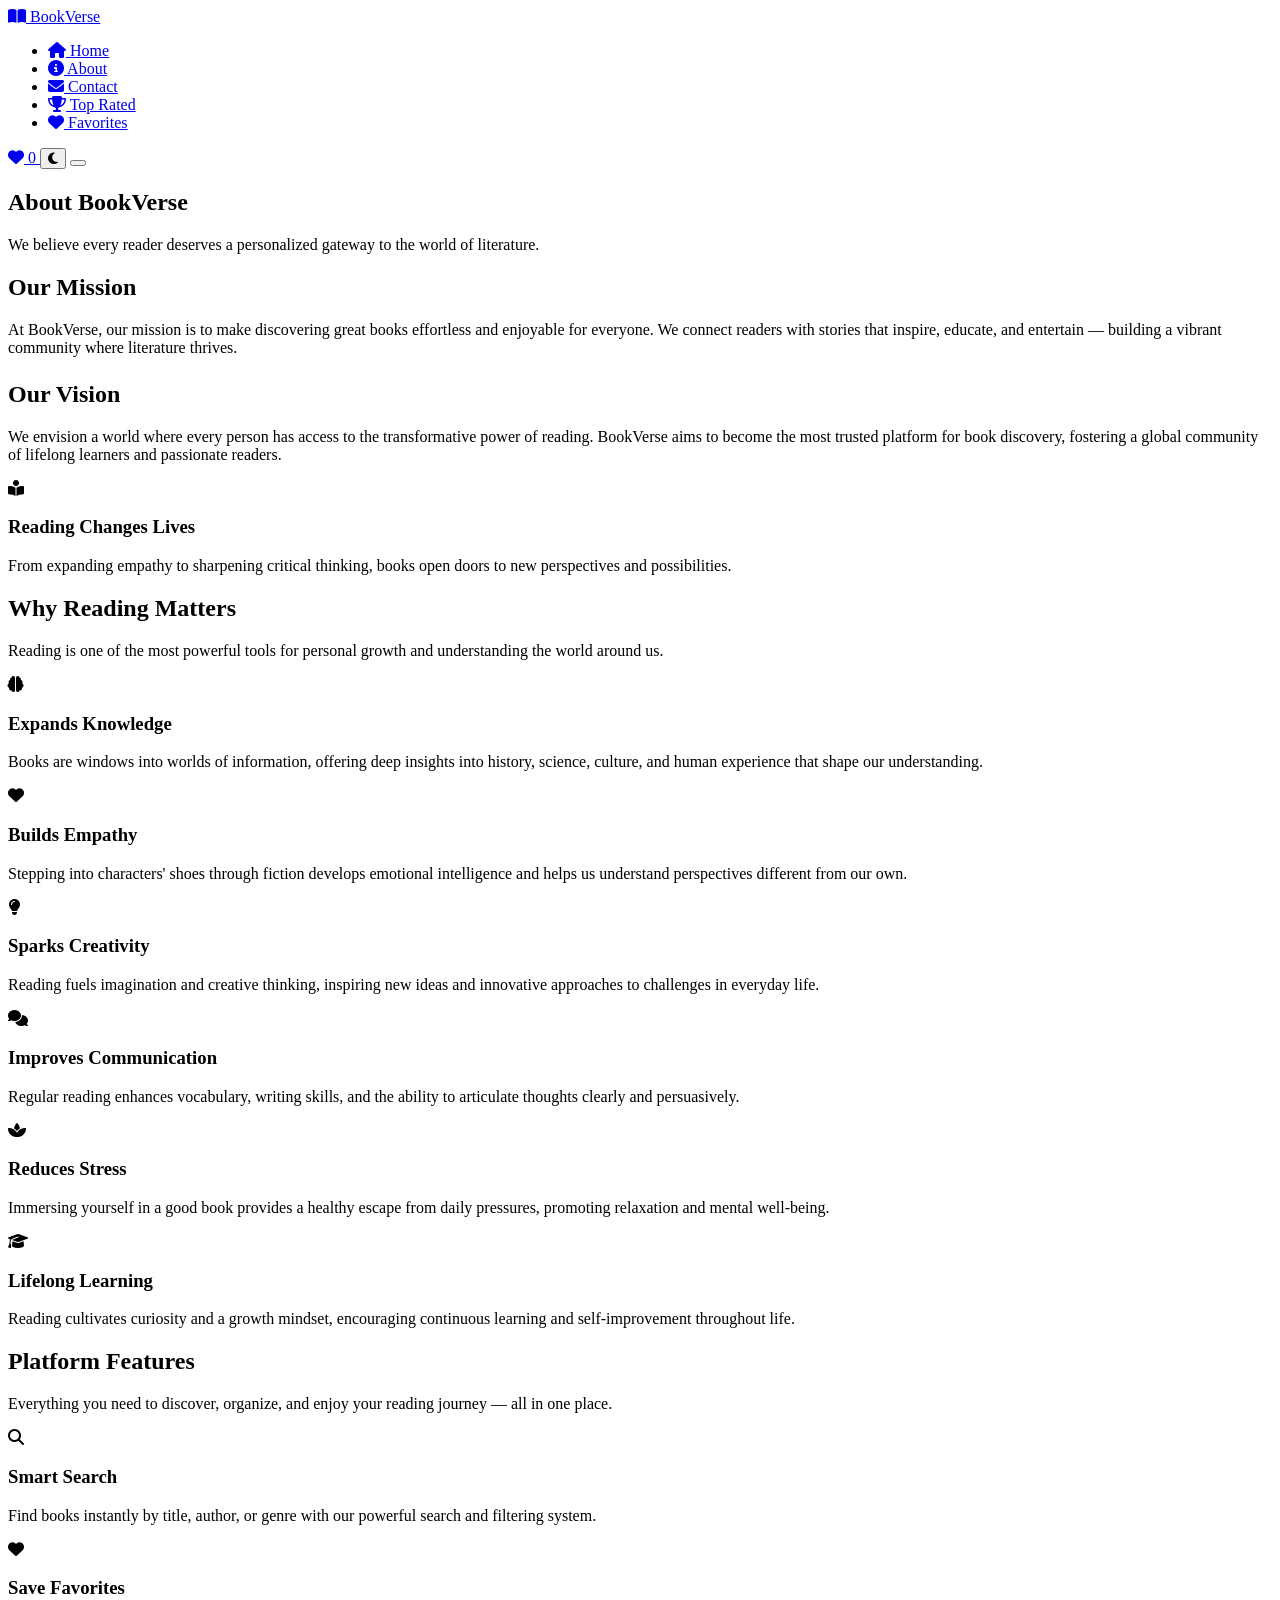
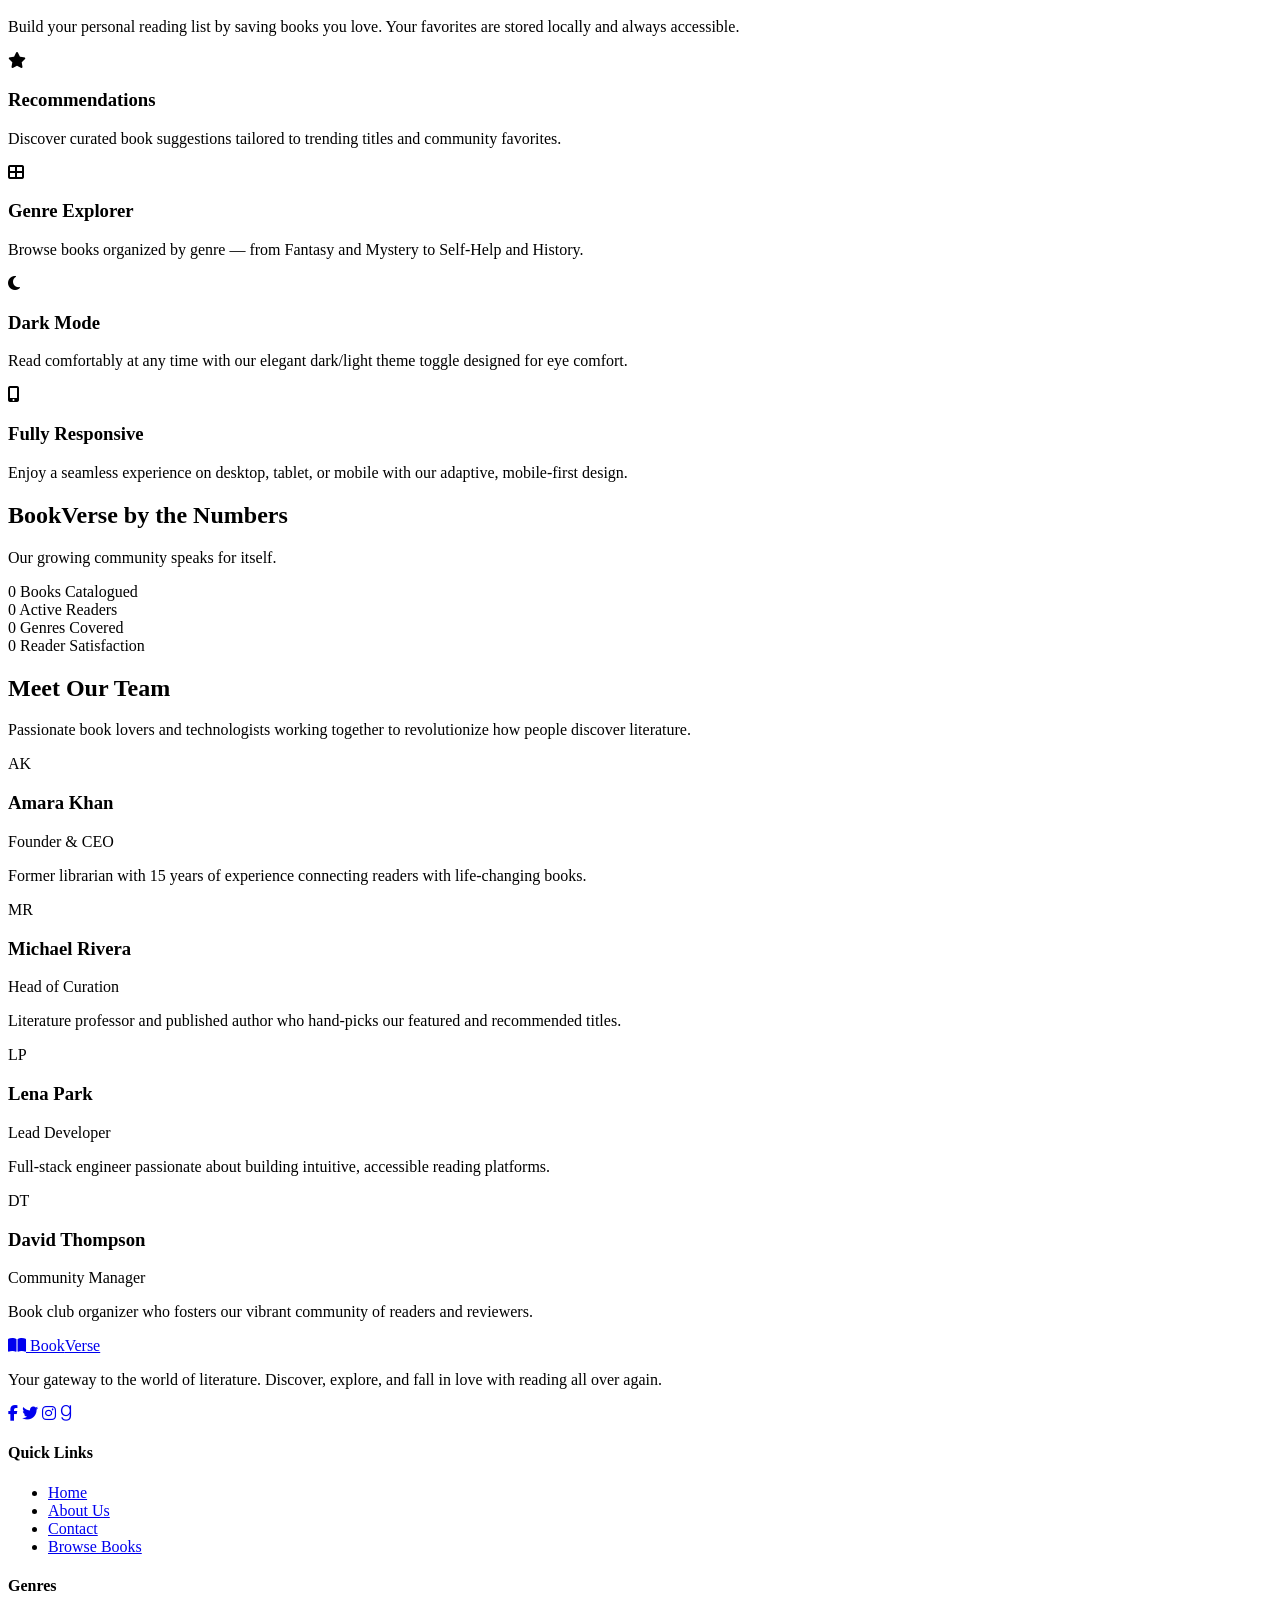
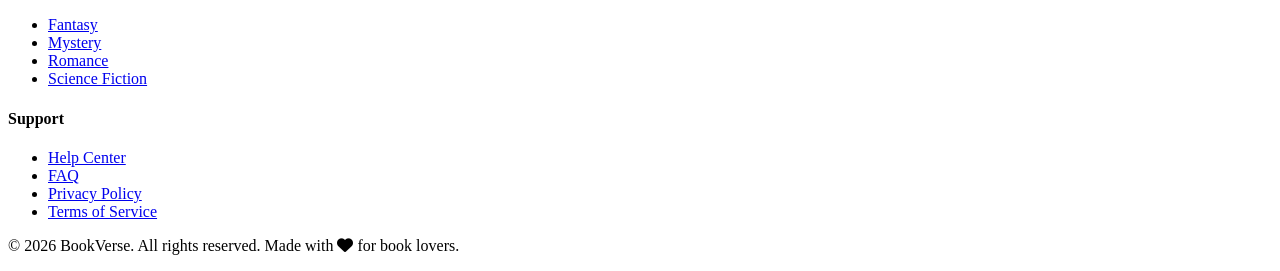
==== about.html @ 3cbae76c "bookverse" ====
<!DOCTYPE html>
<html lang="en">
<head>
  <meta charset="UTF-8">
  <meta name="viewport" content="width=device-width, initial-scale=1.0">
  <meta name="description" content="Learn about BookVerse — our mission, vision, team, and why reading matters.">
  <title>About Us — BookVerse</title>
  <link rel="preconnect" href="https://fonts.googleapis.com">
  <link rel="preconnect" href="https://fonts.gstatic.com" crossorigin>
  <link href="https://fonts.googleapis.com/css2?family=Poppins:wght@300;400;500;600;700;800&family=Playfair+Display:wght@600;700&family=Syne:wght@600;700;800&display=swap" rel="stylesheet">
  <link rel="stylesheet" href="https://cdnjs.cloudflare.com/ajax/libs/font-awesome/6.5.1/css/all.min.css">
  <link rel="stylesheet" href="css/style.css">
</head>
<body>
  <!-- Navigation -->
  <nav class="navbar" id="navbar">
    <div class="nav-container">
      <a href="index.html" class="logo">
        <i class="fas fa-book-open"></i>
        Book<span>Verse</span>
      </a>
      <ul class="nav-menu" id="nav-menu">
        <li><a href="index.html" class="nav-link"><i class="fas fa-home"></i> Home</a></li>
        <li><a href="about.html" class="nav-link"><i class="fas fa-info-circle"></i> About</a></li>
        <li><a href="contact.html" class="nav-link"><i class="fas fa-envelope"></i> Contact</a></li>
        <li><a href="index.html#top-rated" class="nav-link"><i class="fas fa-trophy"></i> Top Rated</a></li>
        <li><a href="index.html#favorites-section" class="nav-link"><i class="fas fa-heart"></i> Favorites</a></li>
      </ul>
      <div class="nav-actions">
        <a href="index.html#favorites-section" class="favorites-link" aria-label="View favorites">
          <i class="fas fa-heart"></i>
          <span class="favorites-badge" id="favorites-count">0</span>
        </a>
        <button class="theme-toggle" id="theme-toggle" aria-label="Toggle dark mode">
          <i class="fas fa-moon"></i>
        </button>
        <button class="hamburger" id="hamburger" aria-label="Toggle menu">
          <span></span><span></span><span></span>
        </button>
      </div>
    </div>
  </nav>

  <!-- Page Hero -->
  <section class="page-hero">
    <div class="container">
      <h1>About BookVerse</h1>
      <p>We believe every reader deserves a personalized gateway to the world of literature.</p>
    </div>
  </section>

  <!-- Mission & Vision -->
  <section class="section">
    <div class="container">
      <div class="about-grid">
        <div class="slide-up">
          <h2>Our Mission</h2>
          <p class="text-justified" style="margin-bottom:1.5rem;color:var(--color-text-muted)">At BookVerse, our mission is to make discovering great books effortless and enjoyable for everyone. We connect readers with stories that inspire, educate, and entertain — building a vibrant community where literature thrives.</p>
          <h2>Our Vision</h2>
          <p class="text-justified" style="color:var(--color-text-muted)">We envision a world where every person has access to the transformative power of reading. BookVerse aims to become the most trusted platform for book discovery, fostering a global community of lifelong learners and passionate readers.</p>
        </div>
        <div class="about-image slide-up">
          <i class="fas fa-book-reader"></i>
          <h3>Reading Changes Lives</h3>
          <p style="color:var(--color-text-muted);margin-top:0.75rem;text-align:justify">From expanding empathy to sharpening critical thinking, books open doors to new perspectives and possibilities.</p>
        </div>
      </div>
    </div>
  </section>

  <!-- Why Reading Matters -->
  <section class="section section-alt">
    <div class="container">
      <div class="section-header slide-up">
        <h2>Why Reading Matters</h2>
        <p>Reading is one of the most powerful tools for personal growth and understanding the world around us.</p>
      </div>
      <div class="features-grid">
        <div class="feature-card slide-up">
          <div class="feature-icon"><i class="fas fa-brain"></i></div>
          <h3>Expands Knowledge</h3>
          <p>Books are windows into worlds of information, offering deep insights into history, science, culture, and human experience that shape our understanding.</p>
        </div>
        <div class="feature-card slide-up">
          <div class="feature-icon"><i class="fas fa-heart"></i></div>
          <h3>Builds Empathy</h3>
          <p>Stepping into characters' shoes through fiction develops emotional intelligence and helps us understand perspectives different from our own.</p>
        </div>
        <div class="feature-card slide-up">
          <div class="feature-icon"><i class="fas fa-lightbulb"></i></div>
          <h3>Sparks Creativity</h3>
          <p>Reading fuels imagination and creative thinking, inspiring new ideas and innovative approaches to challenges in everyday life.</p>
        </div>
        <div class="feature-card slide-up">
          <div class="feature-icon"><i class="fas fa-comments"></i></div>
          <h3>Improves Communication</h3>
          <p>Regular reading enhances vocabulary, writing skills, and the ability to articulate thoughts clearly and persuasively.</p>
        </div>
        <div class="feature-card slide-up">
          <div class="feature-icon"><i class="fas fa-spa"></i></div>
          <h3>Reduces Stress</h3>
          <p>Immersing yourself in a good book provides a healthy escape from daily pressures, promoting relaxation and mental well-being.</p>
        </div>
        <div class="feature-card slide-up">
          <div class="feature-icon"><i class="fas fa-graduation-cap"></i></div>
          <h3>Lifelong Learning</h3>
          <p>Reading cultivates curiosity and a growth mindset, encouraging continuous learning and self-improvement throughout life.</p>
        </div>
      </div>
    </div>
  </section>

  <!-- Platform Features -->
  <section class="section">
    <div class="container">
      <div class="section-header slide-up">
        <h2>Platform Features</h2>
        <p>Everything you need to discover, organize, and enjoy your reading journey — all in one place.</p>
      </div>
      <div class="features-grid">
        <div class="feature-card slide-up">
          <div class="feature-icon"><i class="fas fa-search"></i></div>
          <h3>Smart Search</h3>
          <p>Find books instantly by title, author, or genre with our powerful search and filtering system.</p>
        </div>
        <div class="feature-card slide-up">
          <div class="feature-icon"><i class="fas fa-heart"></i></div>
          <h3>Save Favorites</h3>
          <p>Build your personal reading list by saving books you love. Your favorites are stored locally and always accessible.</p>
        </div>
        <div class="feature-card slide-up">
          <div class="feature-icon"><i class="fas fa-star"></i></div>
          <h3>Recommendations</h3>
          <p>Discover curated book suggestions tailored to trending titles and community favorites.</p>
        </div>
        <div class="feature-card slide-up">
          <div class="feature-icon"><i class="fas fa-th-large"></i></div>
          <h3>Genre Explorer</h3>
          <p>Browse books organized by genre — from Fantasy and Mystery to Self-Help and History.</p>
        </div>
        <div class="feature-card slide-up">
          <div class="feature-icon"><i class="fas fa-moon"></i></div>
          <h3>Dark Mode</h3>
          <p>Read comfortably at any time with our elegant dark/light theme toggle designed for eye comfort.</p>
        </div>
        <div class="feature-card slide-up">
          <div class="feature-icon"><i class="fas fa-mobile-alt"></i></div>
          <h3>Fully Responsive</h3>
          <p>Enjoy a seamless experience on desktop, tablet, or mobile with our adaptive, mobile-first design.</p>
        </div>
      </div>
    </div>
  </section>

  <!-- Statistics -->
  <section class="section section-alt">
    <div class="container">
      <div class="section-header slide-up">
        <h2>BookVerse by the Numbers</h2>
        <p>Our growing community speaks for itself.</p>
      </div>
      <div class="stats-grid">
        <div class="stat-item slide-up">
          <span class="stat-number" data-target="12500" data-suffix="+">0</span>
          <span class="stat-label">Books Catalogued</span>
        </div>
        <div class="stat-item slide-up">
          <span class="stat-number" data-target="25000" data-suffix="+">0</span>
          <span class="stat-label">Active Readers</span>
        </div>
        <div class="stat-item slide-up">
          <span class="stat-number" data-target="50" data-suffix="+">0</span>
          <span class="stat-label">Genres Covered</span>
        </div>
        <div class="stat-item slide-up">
          <span class="stat-number" data-target="98" data-suffix="%">0</span>
          <span class="stat-label">Reader Satisfaction</span>
        </div>
      </div>
    </div>
  </section>

  <!-- Team -->
  <section class="section">
    <div class="container">
      <div class="section-header slide-up">
        <h2>Meet Our Team</h2>
        <p>Passionate book lovers and technologists working together to revolutionize how people discover literature.</p>
      </div>
      <div class="team-grid">
        <div class="team-card slide-up">
          <div class="team-avatar">AK</div>
          <h3>Amara Khan</h3>
          <p class="team-role">Founder & CEO</p>
          <p>Former librarian with 15 years of experience connecting readers with life-changing books.</p>
        </div>
        <div class="team-card slide-up">
          <div class="team-avatar">MR</div>
          <h3>Michael Rivera</h3>
          <p class="team-role">Head of Curation</p>
          <p>Literature professor and published author who hand-picks our featured and recommended titles.</p>
        </div>
        <div class="team-card slide-up">
          <div class="team-avatar">LP</div>
          <h3>Lena Park</h3>
          <p class="team-role">Lead Developer</p>
          <p>Full-stack engineer passionate about building intuitive, accessible reading platforms.</p>
        </div>
        <div class="team-card slide-up">
          <div class="team-avatar">DT</div>
          <h3>David Thompson</h3>
          <p class="team-role">Community Manager</p>
          <p>Book club organizer who fosters our vibrant community of readers and reviewers.</p>
        </div>
      </div>
    </div>
  </section>

  <!-- Footer -->
  <footer class="footer">
    <div class="container">
      <div class="footer-grid">
        <div class="footer-brand">
          <a href="index.html" class="logo"><i class="fas fa-book-open"></i> Book<span>Verse</span></a>
          <p>Your gateway to the world of literature. Discover, explore, and fall in love with reading all over again.</p>
          <div class="footer-social">
            <a href="#" aria-label="Facebook"><i class="fab fa-facebook-f"></i></a>
            <a href="#" aria-label="Twitter"><i class="fab fa-twitter"></i></a>
            <a href="#" aria-label="Instagram"><i class="fab fa-instagram"></i></a>
            <a href="#" aria-label="Goodreads"><i class="fab fa-goodreads-g"></i></a>
          </div>
        </div>
        <div>
          <h4>Quick Links</h4>
          <ul class="footer-links">
            <li><a href="index.html">Home</a></li>
            <li><a href="about.html">About Us</a></li>
            <li><a href="contact.html">Contact</a></li>
            <li><a href="index.html#search-section">Browse Books</a></li>
          </ul>
        </div>
        <div>
          <h4>Genres</h4>
          <ul class="footer-links">
            <li><a href="index.html#search-section">Fantasy</a></li>
            <li><a href="index.html#search-section">Mystery</a></li>
            <li><a href="index.html#search-section">Romance</a></li>
            <li><a href="index.html#search-section">Science Fiction</a></li>
          </ul>
        </div>
        <div>
          <h4>Support</h4>
          <ul class="footer-links">
            <li><a href="contact.html">Help Center</a></li>
            <li><a href="contact.html#faq">FAQ</a></li>
            <li><a href="contact.html">Privacy Policy</a></li>
            <li><a href="contact.html">Terms of Service</a></li>
          </ul>
        </div>
      </div>
      <div class="footer-bottom">
        <p>&copy; 2026 BookVerse. All rights reserved. Made with <i class="fas fa-heart" style="color:var(--color-primary)"></i> for book lovers.</p>
      </div>
    </div>
  </footer>

  <script src="js/script.js"></script>
</body>
</html>
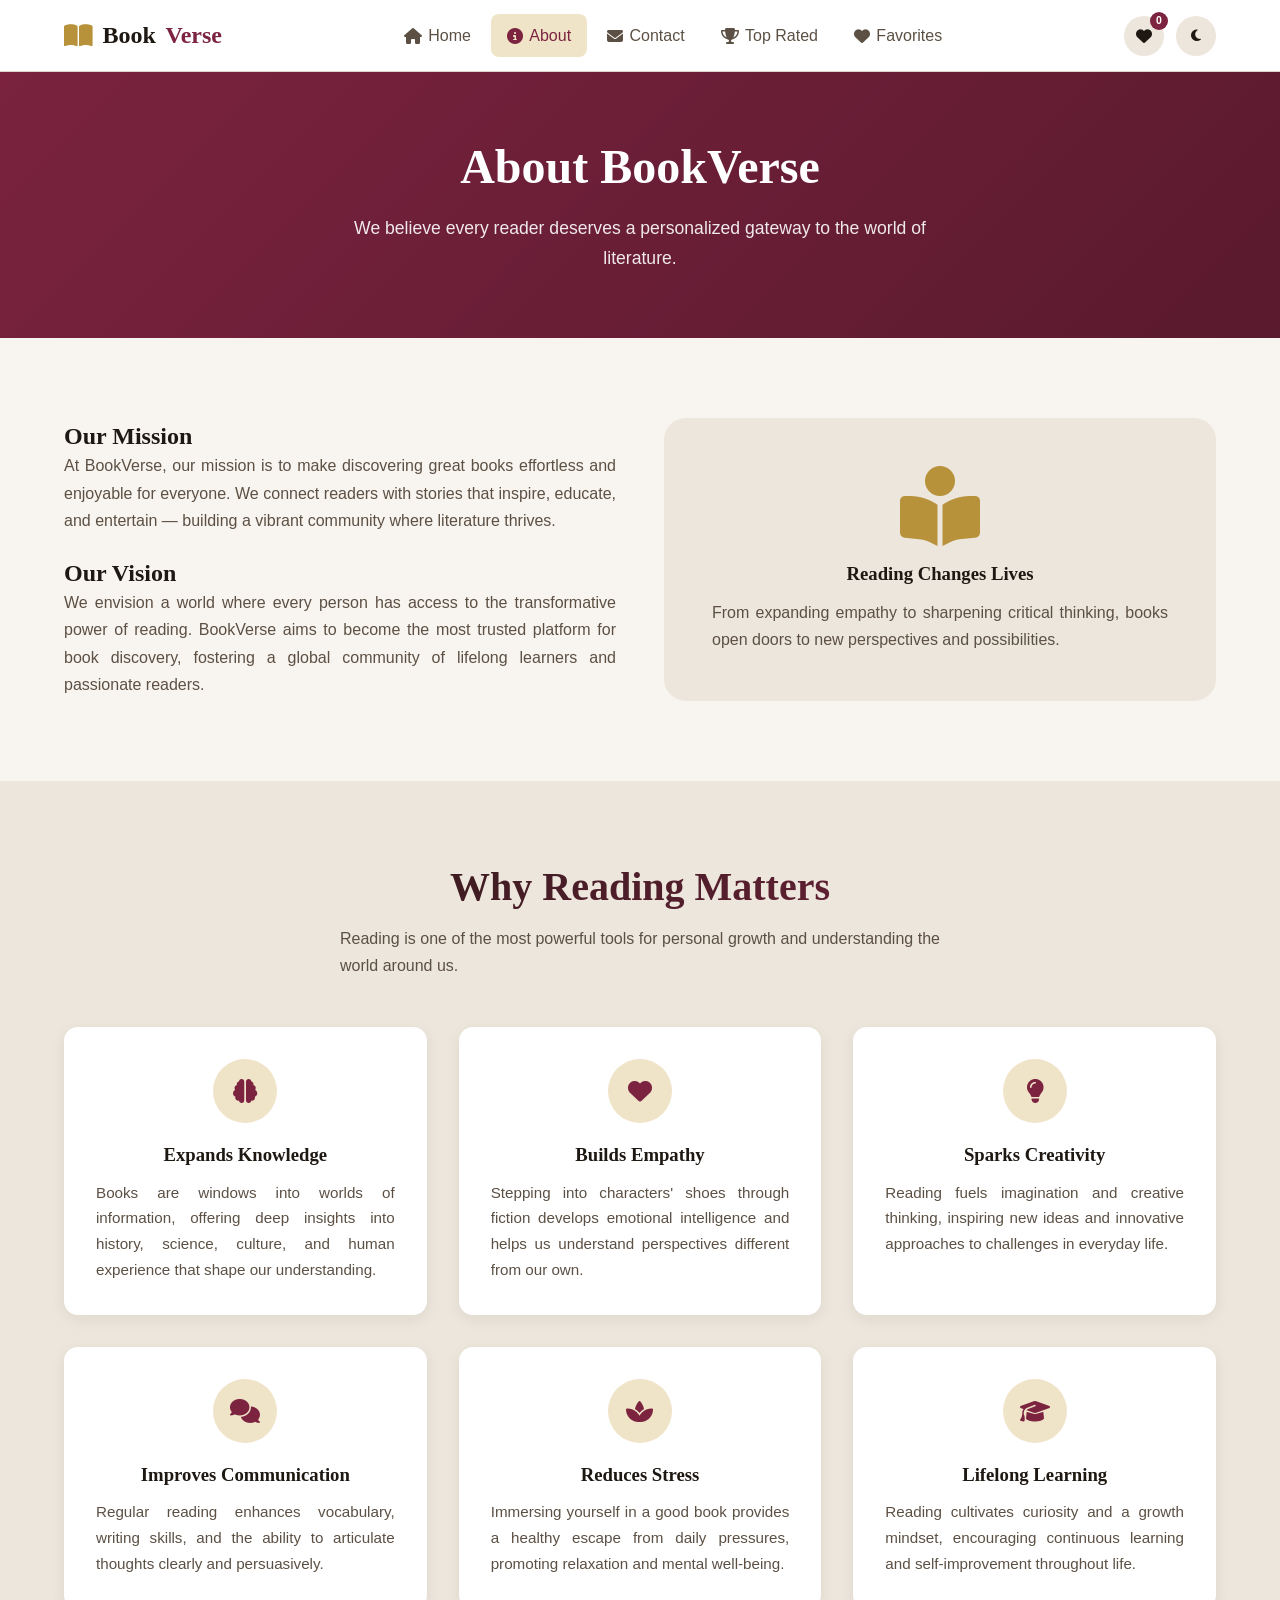
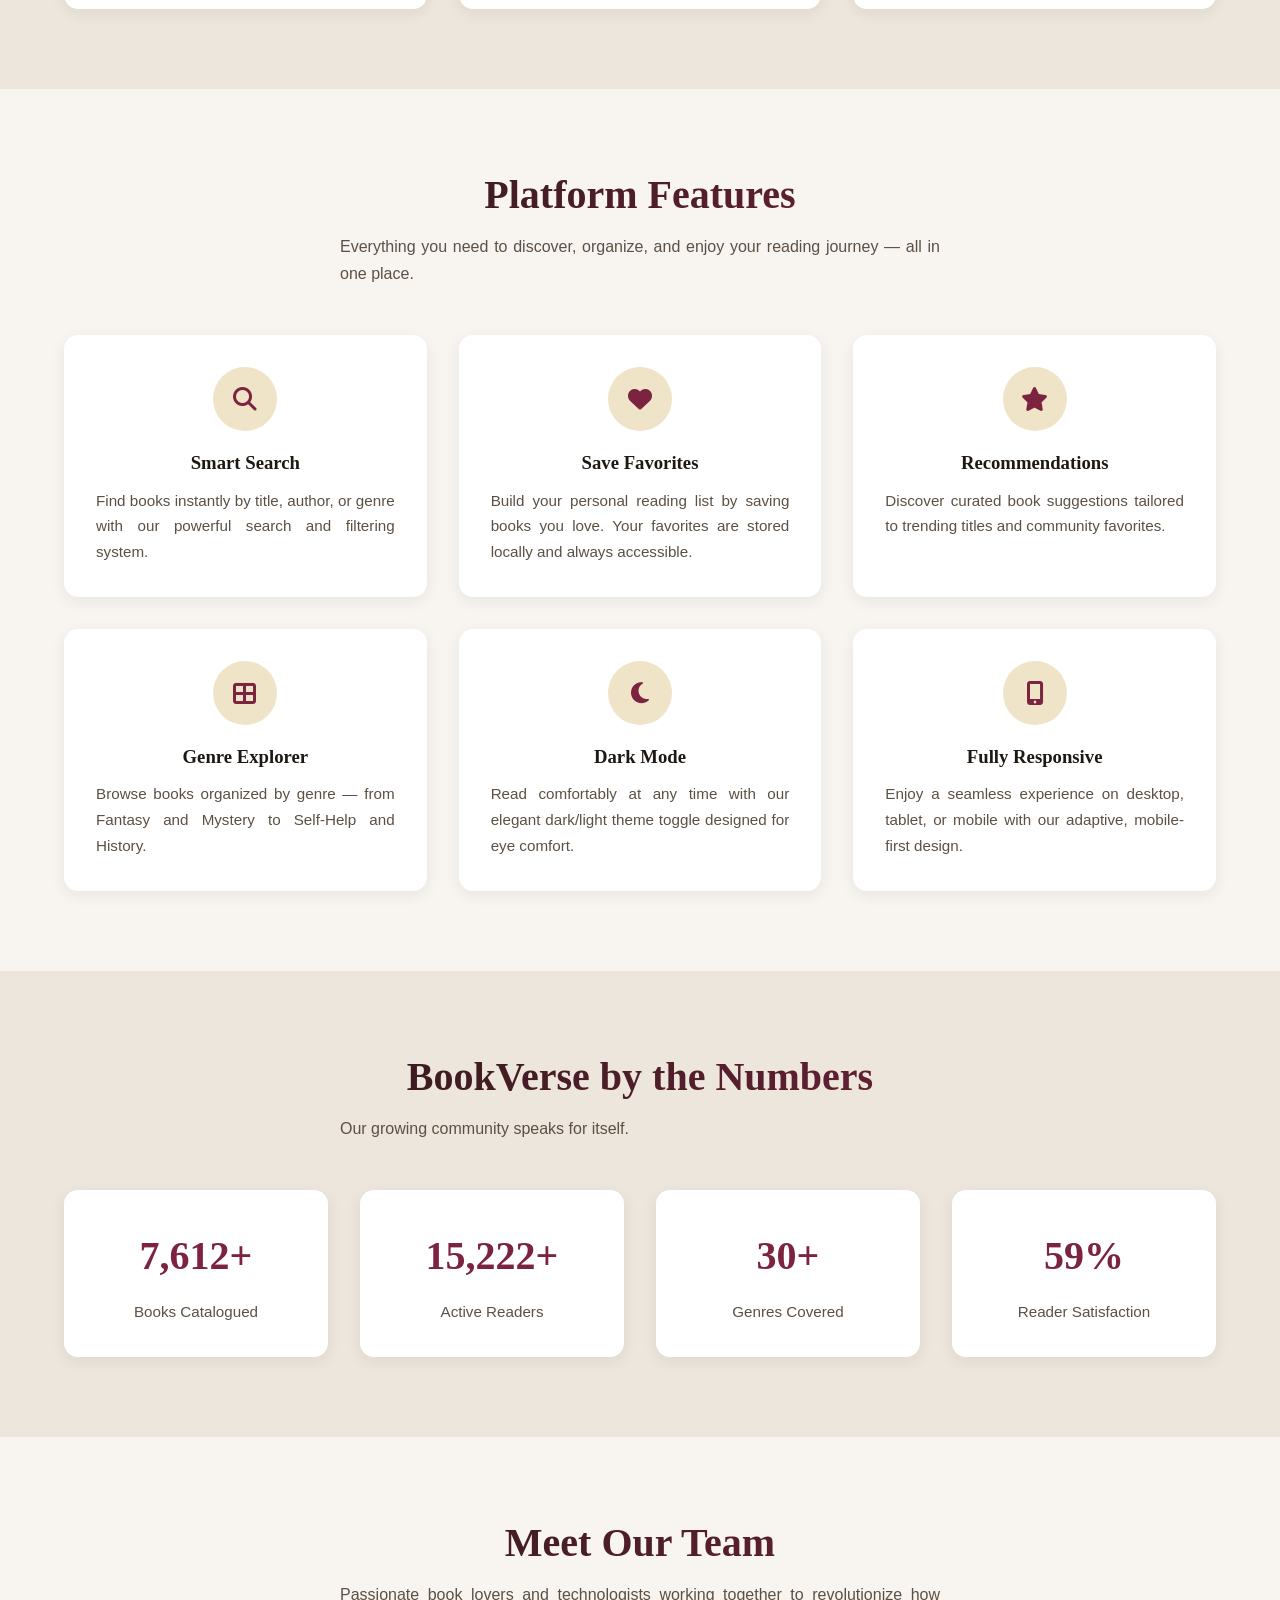
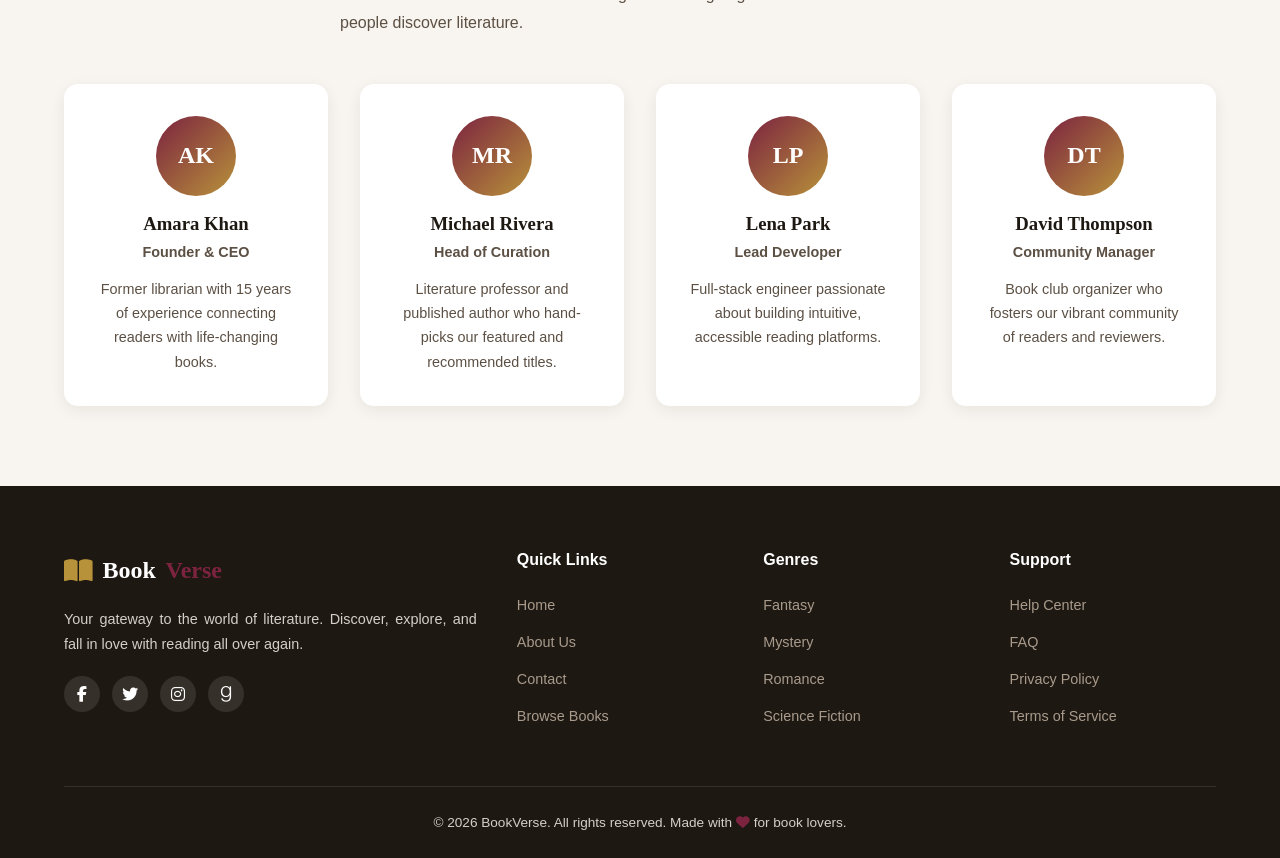
==== commit f8e4d7f3: "Update about.html" ====
--- a/about.html
+++ b/about.html
@@ -9,7 +9,7 @@
   <link rel="preconnect" href="https://fonts.gstatic.com" crossorigin>
   <link href="https://fonts.googleapis.com/css2?family=Poppins:wght@300;400;500;600;700;800&family=Playfair+Display:wght@600;700&family=Syne:wght@600;700;800&display=swap" rel="stylesheet">
   <link rel="stylesheet" href="https://cdnjs.cloudflare.com/ajax/libs/font-awesome/6.5.1/css/all.min.css">
-  <link rel="stylesheet" href="css/style.css">
+  <link rel="stylesheet" href="style.css">
 </head>
 <body>
   <!-- Navigation -->
@@ -264,6 +264,6 @@
     </div>
   </footer>
 
-  <script src="js/script.js"></script>
+  <script src="script.js"></script>
 </body>
 </html>
--- a/style.css
+++ b/style.css
@@ -0,0 +1,2203 @@
+/* ============================================
+   BookVerse — Main Stylesheet
+   Modern book-themed design with dark/light mode
+   ============================================ */
+
+/* ---- CSS Variables ---- */
+:root {
+  --font-display: "Playfair Display", Georgia, serif;
+  --font-body: "Poppins", "Segoe UI", sans-serif;
+  --ease-out-expo: cubic-bezier(0.16, 1, 0.3, 1);
+  --ease-spring: cubic-bezier(0.34, 1.56, 0.64, 1);
+
+  --color-bg: #f8f4ef;
+  --color-bg-alt: #ede6dc;
+  --color-surface: #ffffff;
+  --color-text: #1e1812;
+  --color-text-muted: #5c5044;
+  --color-primary: #7c2340;
+  --color-primary-dark: #5a1a2e;
+  --color-primary-glow: rgba(124, 35, 64, 0.15);
+  --color-accent: #b8923a;
+  --color-accent-light: #f0e4c8;
+  --color-accent-glow: rgba(184, 146, 58, 0.2);
+  --color-teal: #2a6b6b;
+  --color-border: #ddd4c8;
+  --color-shadow: rgba(30, 24, 18, 0.07);
+  --color-shadow-lg: rgba(30, 24, 18, 0.14);
+  --color-success: #276749;
+  --color-error: #c53030;
+  --color-overlay: rgba(30, 24, 18, 0.65);
+  --gradient-hero: linear-gradient(145deg, #f8f4ef 0%, #ede6dc 40%, #f0e4c8 100%);
+  --gradient-primary: linear-gradient(135deg, #7c2340 0%, #5a1a2e 100%);
+  --gradient-accent: linear-gradient(135deg, #b8923a 0%, #d4af5a 100%);
+
+  --navbar-height: 72px;
+  --tabs-height: 52px;
+  --radius-sm: 8px;
+  --radius-md: 14px;
+  --radius-lg: 22px;
+  --transition: 0.35s cubic-bezier(0.4, 0, 0.2, 1);
+}
+
+[data-theme="dark"] {
+  --color-bg: #121018;
+  --color-bg-alt: #1a1520;
+  --color-surface: #221c28;
+  --color-text: #f0ebe3;
+  --color-text-muted: #9a9088;
+  --color-primary: #e05a7a;
+  --color-primary-dark: #c44569;
+  --color-primary-glow: rgba(224, 90, 122, 0.12);
+  --color-accent: #d4af37;
+  --color-accent-light: #2a2430;
+  --color-accent-glow: rgba(212, 175, 55, 0.1);
+  --color-teal: #4ecdc4;
+  --color-border: #332a38;
+  --color-shadow: rgba(0, 0, 0, 0.25);
+  --color-shadow-lg: rgba(0, 0, 0, 0.45);
+  --color-overlay: rgba(0, 0, 0, 0.8);
+  --gradient-hero: linear-gradient(145deg, #121018 0%, #1a1520 50%, #221c28 100%);
+  --gradient-primary: linear-gradient(135deg, #e05a7a 0%, #c44569 100%);
+}
+
+/* ---- Reset & Base ---- */
+*, *::before, *::after { box-sizing: border-box; margin: 0; padding: 0; }
+
+html { scroll-behavior: smooth; font-size: 16px; }
+
+body.loading { overflow: hidden; }
+body.loaded .hero-title .title-word { animation: none; }
+
+body {
+  font-family: var(--font-body);
+  background: var(--color-bg);
+  color: var(--color-text);
+  line-height: 1.7;
+  transition: background var(--transition), color var(--transition);
+  overflow-x: hidden;
+}
+
+body.menu-open { overflow: hidden; }
+
+img { max-width: 100%; display: block; }
+
+a { color: var(--color-primary); text-decoration: none; transition: color var(--transition); }
+a:hover { color: var(--color-accent); }
+
+h1, h2, h3, h4 { font-family: var(--font-display); line-height: 1.3; font-weight: 700; }
+
+.container {
+  width: 100%;
+  max-width: 1200px;
+  margin: 0 auto;
+  padding: 0 1.5rem;
+}
+
+.section { padding: 5rem 0; }
+.section-alt { background: var(--color-bg-alt); }
+
+.section-header { text-align: center; margin-bottom: 3rem; }
+.section-header h2 { font-size: clamp(1.75rem, 4vw, 2.5rem); margin-bottom: 0.75rem; }
+.section-header p { color: var(--color-text-muted); max-width: 600px; margin: 0 auto; text-align: justify; }
+
+.text-justified { text-align: justify; }
+
+/* ---- Buttons ---- */
+.btn {
+  display: inline-flex;
+  align-items: center;
+  gap: 0.5rem;
+  padding: 0.75rem 1.5rem;
+  border: none;
+  border-radius: var(--radius-sm);
+  font-family: var(--font-body);
+  font-size: 0.95rem;
+  font-weight: 600;
+  cursor: pointer;
+  transition: all var(--transition);
+}
+
+.btn-primary {
+  background: var(--gradient-primary);
+  color: #fff;
+  box-shadow: 0 4px 20px var(--color-primary-glow);
+}
+.btn-primary:hover {
+  background: var(--color-primary-dark);
+  transform: translateY(-2px);
+  box-shadow: 0 4px 15px var(--color-shadow-lg);
+}
+
+.btn-outline {
+  background: transparent;
+  color: var(--color-primary);
+  border: 2px solid var(--color-primary);
+}
+.btn-outline:hover {
+  background: var(--color-primary);
+  color: #fff;
+}
+
+.btn-glass {
+  background: rgba(255,255,255,0.15);
+  backdrop-filter: blur(12px);
+  color: var(--color-text);
+  border: 1px solid rgba(255,255,255,0.25);
+}
+.btn-glass:hover {
+  background: rgba(255,255,255,0.25);
+  transform: translateY(-2px);
+}
+
+.btn-sm { padding: 0.5rem 1rem; font-size: 0.85rem; }
+
+.section-tag {
+  display: inline-flex;
+  align-items: center;
+  gap: 0.4rem;
+  font-size: 0.8rem;
+  font-weight: 700;
+  text-transform: uppercase;
+  letter-spacing: 0.08em;
+  color: var(--color-primary);
+  background: var(--color-accent-light);
+  padding: 0.35rem 0.9rem;
+  border-radius: 50px;
+  margin-bottom: 0.75rem;
+}
+.section-tag-light { background: rgba(212,175,55,0.2); color: var(--color-accent); }
+
+/* ---- Section Tabs ---- */
+.section-tabs {
+  position: sticky;
+  top: var(--navbar-height);
+  z-index: 900;
+  display: flex;
+  justify-content: center;
+  gap: 0.35rem;
+  padding: 0.6rem 1rem;
+  background: rgba(255,255,255,0.85);
+  backdrop-filter: blur(16px);
+  border-bottom: 1px solid var(--color-border);
+  overflow-x: auto;
+  scrollbar-width: none;
+  -webkit-overflow-scrolling: touch;
+}
+.section-tabs::-webkit-scrollbar { display: none; }
+[data-theme="dark"] .section-tabs {
+  background: rgba(34, 28, 40, 0.9);
+}
+
+.section-tab {
+  display: inline-flex;
+  align-items: center;
+  gap: 0.4rem;
+  padding: 0.5rem 1rem;
+  font-size: 0.82rem;
+  font-weight: 600;
+  color: var(--color-text-muted);
+  border-radius: 50px;
+  white-space: nowrap;
+  transition: all 0.35s var(--ease-out-expo);
+  position: relative;
+}
+.section-tab i { font-size: 0.75rem; transition: transform 0.3s var(--ease-spring); }
+.section-tab:hover {
+  color: var(--color-primary);
+  background: var(--color-accent-light);
+}
+.section-tab:hover i { transform: scale(1.2); }
+.section-tab.active {
+  color: #fff;
+  background: var(--gradient-primary);
+  box-shadow: 0 4px 15px var(--color-primary-glow);
+}
+.section-tab.active i { transform: scale(1.1); }
+
+/* Hide tabs on non-home pages */
+body:not(.page-home) .section-tabs { display: none; }
+
+.navbar {
+  position: fixed;
+  top: 0;
+  left: 0;
+  right: 0;
+  height: var(--navbar-height);
+  background: var(--color-surface);
+  border-bottom: 1px solid var(--color-border);
+  z-index: 1000;
+  transition: all var(--transition);
+}
+
+.navbar.scrolled {
+  box-shadow: 0 2px 20px var(--color-shadow);
+}
+
+.nav-container {
+  display: flex;
+  align-items: center;
+  justify-content: space-between;
+  height: 100%;
+  max-width: 1200px;
+  margin: 0 auto;
+  padding: 0 1.5rem;
+}
+
+.logo {
+  display: flex;
+  align-items: center;
+  gap: 0.6rem;
+  font-family: var(--font-display);
+  font-size: 1.5rem;
+  font-weight: 700;
+  color: var(--color-text);
+}
+
+.logo i { color: var(--color-accent); font-size: 1.6rem; }
+.logo span { color: var(--color-primary); }
+
+.nav-menu {
+  display: flex;
+  align-items: center;
+  gap: 0.25rem;
+  list-style: none;
+}
+
+.nav-link {
+  display: flex;
+  align-items: center;
+  gap: 0.4rem;
+  padding: 0.5rem 1rem;
+  color: var(--color-text-muted);
+  font-weight: 500;
+  border-radius: var(--radius-sm);
+  transition: all var(--transition);
+}
+
+.nav-link:hover, .nav-link.active {
+  color: var(--color-primary);
+  background: var(--color-accent-light);
+}
+
+.nav-actions {
+  display: flex;
+  align-items: center;
+  gap: 0.75rem;
+}
+
+.theme-toggle, .favorites-link {
+  display: flex;
+  align-items: center;
+  justify-content: center;
+  width: 40px;
+  height: 40px;
+  border: none;
+  border-radius: 50%;
+  background: var(--color-bg-alt);
+  color: var(--color-text);
+  cursor: pointer;
+  transition: all var(--transition);
+  position: relative;
+}
+
+.theme-toggle:hover, .favorites-link:hover {
+  background: var(--color-accent-light);
+  color: var(--color-primary);
+}
+
+.favorites-badge {
+  position: absolute;
+  top: -4px;
+  right: -4px;
+  background: var(--color-primary);
+  color: #fff;
+  font-size: 0.65rem;
+  font-weight: 700;
+  width: 18px;
+  height: 18px;
+  border-radius: 50%;
+  display: flex;
+  align-items: center;
+  justify-content: center;
+}
+
+.hamburger {
+  display: none;
+  flex-direction: column;
+  gap: 5px;
+  background: none;
+  border: none;
+  cursor: pointer;
+  padding: 4px;
+}
+
+.hamburger span {
+  display: block;
+  width: 24px;
+  height: 2px;
+  background: var(--color-text);
+  transition: all var(--transition);
+}
+
+.hamburger.active span:nth-child(1) { transform: rotate(45deg) translate(5px, 5px); }
+.hamburger.active span:nth-child(2) { opacity: 0; }
+.hamburger.active span:nth-child(3) { transform: rotate(-45deg) translate(5px, -5px); }
+
+/* ---- Hero ---- */
+.hero {
+  min-height: 100vh;
+  display: flex;
+  flex-direction: column;
+  justify-content: center;
+  padding-top: var(--navbar-height);
+  position: relative;
+  overflow: hidden;
+}
+
+.hero-bg {
+  position: absolute;
+  inset: 0;
+  z-index: 0;
+}
+
+.hero-gradient {
+  position: absolute;
+  inset: 0;
+  background: var(--gradient-hero);
+}
+
+.hero-shape {
+  position: absolute;
+  border-radius: 50%;
+  opacity: 0.4;
+  filter: blur(1px);
+}
+.hero-shape-1 {
+  width: 300px; height: 300px;
+  top: 10%; left: -5%;
+  background: radial-gradient(circle, var(--color-primary-glow), transparent 70%);
+  animation: shapeDrift 12s ease-in-out infinite;
+}
+.hero-shape-2 {
+  width: 200px; height: 200px;
+  bottom: 20%; right: 10%;
+  background: radial-gradient(circle, var(--color-accent-glow), transparent 70%);
+  animation: shapeDrift 10s ease-in-out infinite reverse;
+}
+.hero-shape-3 {
+  width: 150px; height: 150px;
+  top: 50%; left: 40%;
+  border: 2px solid var(--color-accent);
+  opacity: 0.15;
+  animation: shapeRotate 20s linear infinite;
+}
+@keyframes shapeDrift {
+  0%, 100% { transform: translate(0, 0) scale(1); }
+  33% { transform: translate(30px, -20px) scale(1.05); }
+  66% { transform: translate(-20px, 15px) scale(0.95); }
+}
+@keyframes shapeRotate {
+  from { transform: rotate(0deg); }
+  to { transform: rotate(360deg); }
+}
+
+.parallax-layer { will-change: transform; }
+
+/* Parallax section backgrounds */
+.parallax-section { position: relative; overflow: hidden; --scroll-progress: 0; }
+.parallax-bg {
+  position: absolute;
+  inset: -20% 0;
+  pointer-events: none;
+  z-index: 0;
+  will-change: transform;
+  opacity: calc(0.3 + var(--scroll-progress) * 0.3);
+  transition: opacity 0.3s ease;
+}
+.parallax-bg-1 {
+  background: radial-gradient(ellipse 60% 50% at 80% 20%, var(--color-primary-glow), transparent);
+}
+.parallax-bg-2 {
+  background: radial-gradient(ellipse 50% 40% at 20% 80%, var(--color-accent-glow), transparent);
+}
+.parallax-bg-dark {
+  background: radial-gradient(ellipse 70% 60% at 50% 0%, rgba(212,175,55,0.08), transparent);
+}
+.parallax-section > .container,
+.parallax-section > .section-number,
+.parallax-section > .showcase-track-wrap,
+.parallax-section > .showcase-header {
+  position: relative;
+  z-index: 1;
+}
+.parallax-section > .container { z-index: 1; }
+
+/* Scroll-triggered section entrance */
+.parallax-section {
+  opacity: calc(0.85 + var(--scroll-progress) * 0.15);
+}
+
+.hero-grain {
+  position: absolute;
+  inset: 0;
+  opacity: 0.04;
+  background-image: url("data:image/svg+xml,%3Csvg viewBox='0 0 256 256' xmlns='http://www.w3.org/2000/svg'%3E%3Cfilter id='n'%3E%3CfeTurbulence type='fractalNoise' baseFrequency='0.9' numOctaves='4' stitchTiles='stitch'/%3E%3C/filter%3E%3Crect width='100%25' height='100%25' filter='url(%23n)'/%3E%3C/svg%3E");
+}
+
+.hero-orb {
+  position: absolute;
+  border-radius: 50%;
+  filter: blur(80px);
+  animation: orbFloat 8s ease-in-out infinite;
+}
+.hero-orb-1 { width: 400px; height: 400px; background: var(--color-primary); opacity: 0.08; top: 10%; right: 5%; }
+.hero-orb-2 { width: 300px; height: 300px; background: var(--color-accent); opacity: 0.1; bottom: 20%; left: 10%; animation-delay: -4s; }
+
+@keyframes orbFloat {
+  0%, 100% { transform: translate(0, 0); }
+  50% { transform: translate(20px, -30px); }
+}
+
+.hero-content {
+  display: grid;
+  grid-template-columns: 1fr 1fr;
+  gap: 3rem;
+  align-items: center;
+  position: relative;
+  z-index: 1;
+  flex: 1;
+  padding: 3rem 0;
+}
+
+.hero-badge {
+  display: inline-flex;
+  align-items: center;
+  gap: 0.4rem;
+  font-size: 0.8rem;
+  font-weight: 700;
+  text-transform: uppercase;
+  letter-spacing: 0.06em;
+  color: var(--color-primary);
+  background: var(--color-surface);
+  border: 1px solid var(--color-border);
+  padding: 0.4rem 1rem;
+  border-radius: 50px;
+  margin-bottom: 1.25rem;
+  box-shadow: 0 4px 15px var(--color-shadow);
+}
+
+.hero-text h1 span::after {
+  content: "";
+  position: absolute;
+  bottom: 4px;
+  left: 0;
+  right: 0;
+  height: 8px;
+  background: var(--color-accent);
+  opacity: 0.35;
+  z-index: -1;
+  border-radius: 2px;
+}
+
+/* Hero title word animation */
+.hero-title {
+  font-size: clamp(2.5rem, 5.5vw, 4rem);
+  margin-bottom: 1.25rem;
+  line-height: 1.08;
+  overflow: hidden;
+}
+.title-line { display: block; }
+.title-accent { color: var(--color-primary); font-style: italic; }
+.title-word {
+  display: inline-block;
+  opacity: 0;
+  transform: translateY(110%);
+  transition: opacity 0.6s var(--ease-out-expo), transform 0.7s var(--ease-out-expo);
+}
+.title-word.shown {
+  opacity: 1;
+  transform: translateY(0);
+}
+
+.hero-desc { font-size: 1.15rem; color: var(--color-text-muted); margin-bottom: 2rem; text-align: justify; max-width: 520px; }
+
+.hero-buttons { display: flex; gap: 0.75rem; flex-wrap: wrap; }
+
+.hero-stats {
+  display: flex;
+  gap: 2rem;
+  margin-top: 2.5rem;
+}
+
+.hero-stat strong {
+  display: block;
+  font-family: "Syne", var(--font-display);
+  font-size: 1.75rem;
+  color: var(--color-primary);
+}
+
+.hero-stat span { font-size: 0.85rem; color: var(--color-text-muted); }
+
+/* Hero floating covers */
+.hero-visual {
+  display: flex;
+  justify-content: center;
+  position: relative;
+  transition: transform 0.1s linear;
+  will-change: transform;
+}
+.hero-text { transition: transform 0.1s linear, opacity 0.1s linear; will-change: transform, opacity; }
+
+.hero-showcase {
+  position: relative;
+  width: 380px;
+  height: 420px;
+}
+
+.hero-showcase-glow {
+  position: absolute;
+  inset: 10%;
+  background: radial-gradient(circle, var(--color-accent) 0%, transparent 70%);
+  opacity: 0.2;
+  filter: blur(40px);
+  animation: pulse 4s ease-in-out infinite;
+}
+
+@keyframes pulse {
+  0%, 100% { opacity: 0.15; transform: scale(1); }
+  50% { opacity: 0.25; transform: scale(1.05); }
+}
+
+.hero-floating-covers { position: relative; width: 100%; height: 100%; }
+
+.floating-cover {
+  position: absolute;
+  width: 140px;
+  border-radius: var(--radius-md);
+  overflow: hidden;
+  box-shadow: 0 20px 50px var(--color-shadow-lg);
+  cursor: pointer;
+  transition: transform 0.4s cubic-bezier(0.34, 1.56, 0.64, 1), box-shadow var(--transition);
+  animation: floatIn 0.8s ease backwards;
+  animation-delay: var(--delay, 0s);
+}
+
+@keyframes floatIn {
+  from { opacity: 0; transform: translateY(40px) scale(0.9); }
+  to { opacity: 1; }
+}
+
+.floating-cover:hover {
+  transform: translateY(-12px) scale(1.05) !important;
+  z-index: 10 !important;
+  box-shadow: 0 30px 60px var(--color-shadow-lg);
+}
+
+.floating-cover-1 { top: 10%; left: 0; transform: rotate(-12deg); z-index: 1; }
+.floating-cover-2 { top: 0; left: 35%; transform: rotate(3deg); z-index: 3; width: 160px; }
+.floating-cover-3 { top: 15%; right: 0; transform: rotate(10deg); z-index: 2; }
+.floating-cover-4 { bottom: 15%; left: 10%; transform: rotate(-6deg); z-index: 2; width: 130px; }
+.floating-cover-5 { bottom: 5%; right: 15%; transform: rotate(8deg); z-index: 1; width: 125px; }
+
+.floating-cover .book-cover,
+.floating-cover .placeholder-cover { aspect-ratio: 2/3; width: 100%; object-fit: cover; }
+
+.floating-cover-info {
+  position: absolute;
+  bottom: 0;
+  left: 0;
+  right: 0;
+  padding: 0.5rem;
+  background: linear-gradient(transparent, rgba(0,0,0,0.75));
+}
+
+.floating-rating {
+  color: #fff;
+  font-size: 0.75rem;
+  font-weight: 700;
+}
+.floating-rating i { color: var(--color-accent); }
+
+/* Marquee */
+.marquee-wrap {
+  position: relative;
+  z-index: 1;
+  overflow: hidden;
+  padding: 1rem 0 1.5rem;
+  border-top: 1px solid var(--color-border);
+  background: rgba(255,255,255,0.5);
+  backdrop-filter: blur(8px);
+}
+[data-theme="dark"] .marquee-wrap { background: rgba(42,36,32,0.6); }
+
+.marquee {
+  display: flex;
+  gap: 3rem;
+  animation: marquee 40s linear infinite;
+  width: max-content;
+}
+
+.marquee-item {
+  display: inline-flex;
+  align-items: center;
+  gap: 0.6rem;
+  white-space: nowrap;
+  font-size: 0.9rem;
+  color: var(--color-text-muted);
+}
+.marquee-item strong { color: var(--color-text); font-weight: 600; }
+.marquee-item em { color: var(--color-accent); font-style: normal; font-weight: 700; }
+
+.marquee-thumb {
+  width: 28px;
+  height: 40px;
+  object-fit: cover;
+  border-radius: 3px;
+  box-shadow: 0 2px 8px var(--color-shadow);
+}
+
+@keyframes marquee {
+  from { transform: translateX(0); }
+  to { transform: translateX(-50%); }
+}
+
+/* ---- Book Grid ---- */
+.books-grid {
+  display: grid;
+  grid-template-columns: repeat(auto-fill, minmax(260px, 1fr));
+  gap: 2rem;
+}
+
+.book-card {
+  background: var(--color-surface);
+  border-radius: var(--radius-md);
+  overflow: hidden;
+  box-shadow: 0 4px 15px var(--color-shadow);
+  cursor: pointer;
+  position: relative;
+}
+
+.book-cover-wrapper {
+  position: relative;
+  overflow: hidden;
+  aspect-ratio: 2/3;
+}
+
+.book-cover, .placeholder-cover {
+  width: 100%;
+  height: 100%;
+  object-fit: cover;
+}
+
+.placeholder-cover {
+  display: flex;
+  align-items: center;
+  justify-content: center;
+  background: linear-gradient(145deg, var(--cover-from, #333), var(--cover-to, #555));
+}
+
+.cover-initials {
+  font-family: var(--font-display);
+  font-size: 2.5rem;
+  font-weight: 700;
+  color: rgba(255,255,255,0.85);
+  text-shadow: 0 2px 8px rgba(0,0,0,0.3);
+}
+
+.book-cover-wrapper .cover-fallback { display: none; }
+
+.rating-ribbon {
+  position: absolute;
+  top: 12px;
+  left: 12px;
+  background: linear-gradient(135deg, var(--color-accent), #975a16);
+  color: #fff;
+  font-size: 0.65rem;
+  font-weight: 700;
+  padding: 0.25rem 0.6rem;
+  border-radius: 4px;
+  z-index: 2;
+  text-transform: uppercase;
+  letter-spacing: 0.03em;
+}
+
+.book-overlay {
+  position: absolute;
+  inset: 0;
+  background: var(--color-overlay);
+  display: flex;
+  align-items: center;
+  justify-content: center;
+  flex-direction: column;
+  gap: 0.5rem;
+  opacity: 0;
+  transition: opacity var(--transition);
+}
+
+.review-count { color: var(--color-text-muted); font-size: 0.8rem; margin-left: 0.25rem; }
+
+.book-meta-mini {
+  display: flex;
+  gap: 1rem;
+  margin-top: 0.5rem;
+  font-size: 0.78rem;
+  color: var(--color-text-muted);
+}
+.book-meta-mini i { color: var(--color-accent); margin-right: 0.25rem; }
+
+.book-card:hover .book-overlay { opacity: 1; }
+
+.favorite-btn {
+  position: absolute;
+  top: 12px;
+  right: 12px;
+  width: 36px;
+  height: 36px;
+  border: none;
+  border-radius: 50%;
+  background: rgba(255,255,255,0.95);
+  color: var(--color-text-muted);
+  cursor: pointer;
+  display: flex;
+  align-items: center;
+  justify-content: center;
+  transition: all var(--transition);
+  z-index: 2;
+}
+
+.favorite-btn:hover, .favorite-btn.active {
+  color: var(--color-primary);
+  transform: scale(1.1);
+}
+
+.favorite-btn.active { background: #fff; }
+
+.book-info { padding: 1.25rem; }
+
+.book-genre {
+  display: inline-block;
+  font-size: 0.75rem;
+  font-weight: 600;
+  text-transform: uppercase;
+  letter-spacing: 0.05em;
+  color: var(--color-accent);
+  background: var(--color-accent-light);
+  padding: 0.2rem 0.6rem;
+  border-radius: 20px;
+  margin-bottom: 0.5rem;
+}
+
+.book-title {
+  font-size: 1.1rem;
+  margin-bottom: 0.25rem;
+  display: -webkit-box;
+  -webkit-line-clamp: 2;
+  -webkit-box-orient: vertical;
+  overflow: hidden;
+}
+
+.book-author { font-size: 0.9rem; color: var(--color-text-muted); margin-bottom: 0.5rem; }
+
+.book-rating {
+  display: flex;
+  align-items: center;
+  gap: 0.3rem;
+  margin-bottom: 0.5rem;
+  font-size: 0.85rem;
+}
+
+.book-rating i { color: var(--color-accent); font-size: 0.75rem; }
+.rating-value { color: var(--color-text-muted); margin-left: 0.25rem; }
+
+.book-desc {
+  font-size: 0.85rem;
+  color: var(--color-text-muted);
+  line-height: 1.5;
+}
+
+/* ---- Categories ---- */
+.categories-grid {
+  display: grid;
+  grid-template-columns: repeat(auto-fill, minmax(180px, 1fr));
+  gap: 1.5rem;
+}
+
+.category-card {
+  background: var(--color-surface);
+  border-radius: var(--radius-md);
+  padding: 2rem 1.5rem;
+  text-align: center;
+  cursor: pointer;
+  border: 2px solid transparent;
+  transition: all var(--transition);
+  position: relative;
+  overflow: hidden;
+}
+
+.category-card::before {
+  content: "";
+  position: absolute;
+  top: 0; left: 0; right: 0;
+  height: 4px;
+  background: var(--cat-color, var(--color-primary));
+}
+
+.category-card:hover {
+  transform: translateY(-5px);
+  border-color: var(--cat-color, var(--color-primary));
+  box-shadow: 0 8px 25px var(--color-shadow);
+}
+
+.category-icon {
+  width: 60px;
+  height: 60px;
+  margin: 0 auto 1rem;
+  border-radius: 50%;
+  background: var(--color-bg-alt);
+  display: flex;
+  align-items: center;
+  justify-content: center;
+  font-size: 1.5rem;
+  color: var(--cat-color, var(--color-primary));
+  transition: all var(--transition);
+}
+
+.category-card:hover .category-icon {
+  background: var(--cat-color, var(--color-primary));
+  color: #fff;
+}
+
+.category-card h3 { font-size: 1.1rem; margin-bottom: 0.25rem; }
+.category-card p { font-size: 0.85rem; color: var(--color-text-muted); }
+
+.category-link {
+  display: inline-flex;
+  align-items: center;
+  gap: 0.3rem;
+  margin-top: 0.75rem;
+  font-size: 0.85rem;
+  font-weight: 600;
+  color: var(--cat-color, var(--color-primary));
+  opacity: 0;
+  transition: opacity var(--transition);
+}
+
+.category-card:hover .category-link { opacity: 1; }
+
+/* ---- Search Section ---- */
+.search-section { background: var(--color-bg-alt); }
+
+.search-bar {
+  display: flex;
+  gap: 1rem;
+  max-width: 800px;
+  margin: 0 auto 1rem;
+  flex-wrap: wrap;
+}
+
+.search-input-wrapper {
+  flex: 1;
+  min-width: 250px;
+  position: relative;
+}
+
+.search-input-wrapper i {
+  position: absolute;
+  left: 1rem;
+  top: 50%;
+  transform: translateY(-50%);
+  color: var(--color-text-muted);
+}
+
+.search-input-wrapper input {
+  width: 100%;
+  padding: 0.85rem 1rem 0.85rem 2.75rem;
+  border: 2px solid var(--color-border);
+  border-radius: var(--radius-sm);
+  font-family: var(--font-body);
+  font-size: 1rem;
+  background: var(--color-surface);
+  color: var(--color-text);
+  transition: border-color var(--transition);
+}
+
+.search-input-wrapper input:focus {
+  outline: none;
+  border-color: var(--color-primary);
+}
+
+.genre-filter {
+  padding: 0.85rem 1.25rem;
+  border: 2px solid var(--color-border);
+  border-radius: var(--radius-sm);
+  font-family: var(--font-body);
+  font-size: 1rem;
+  background: var(--color-surface);
+  color: var(--color-text);
+  cursor: pointer;
+  min-width: 180px;
+}
+
+.results-count {
+  text-align: center;
+  color: var(--color-text-muted);
+  margin-bottom: 2rem;
+  font-size: 0.95rem;
+}
+
+.no-results {
+  grid-column: 1 / -1;
+  text-align: center;
+  padding: 4rem 2rem;
+  color: var(--color-text-muted);
+}
+
+.no-results i { font-size: 3rem; margin-bottom: 1rem; color: var(--color-border); }
+.no-results h3 { margin-bottom: 0.5rem; color: var(--color-text); }
+
+/* ---- Testimonials ---- */
+.testimonials-grid {
+  display: grid;
+  grid-template-columns: repeat(auto-fill, minmax(320px, 1fr));
+  gap: 2rem;
+}
+
+.testimonial-card {
+  background: var(--color-surface);
+  border-radius: var(--radius-md);
+  padding: 2rem;
+  box-shadow: 0 4px 15px var(--color-shadow);
+  position: relative;
+}
+
+.testimonial-card::before {
+  content: "\201C";
+  font-family: var(--font-display);
+  font-size: 4rem;
+  color: var(--color-accent);
+  opacity: 0.3;
+  position: absolute;
+  top: 0.5rem;
+  left: 1.5rem;
+  line-height: 1;
+}
+
+.testimonial-stars { margin-bottom: 1rem; }
+.testimonial-stars i { color: var(--color-accent); font-size: 0.85rem; }
+
+.testimonial-text {
+  font-style: italic;
+  color: var(--color-text-muted);
+  margin-bottom: 1.5rem;
+  text-align: justify;
+  position: relative;
+  z-index: 1;
+}
+
+.testimonial-author {
+  display: flex;
+  align-items: center;
+  gap: 1rem;
+}
+
+.author-avatar {
+  width: 48px;
+  height: 48px;
+  border-radius: 50%;
+  background: var(--color-primary);
+  color: #fff;
+  display: flex;
+  align-items: center;
+  justify-content: center;
+  font-weight: 700;
+  font-size: 0.9rem;
+}
+
+.testimonial-author strong { display: block; font-size: 0.95rem; }
+.testimonial-author span { display: block; font-size: 0.85rem; color: var(--color-text-muted); }
+
+/* ---- Newsletter ---- */
+.newsletter {
+  background: var(--gradient-primary);
+  color: #fff;
+  text-align: center;
+  border-radius: var(--radius-lg);
+  padding: 3.5rem 2rem;
+  margin: 0 1.5rem;
+  max-width: 1170px;
+  margin-left: auto;
+  margin-right: auto;
+  position: relative;
+  overflow: hidden;
+}
+.newsletter::before {
+  content: "";
+  position: absolute;
+  inset: 0;
+  background: radial-gradient(circle at 20% 80%, rgba(184,146,58,0.2), transparent 50%);
+  animation: newsletterGlow 4s ease-in-out infinite alternate;
+}
+@keyframes newsletterGlow {
+  from { opacity: 0.5; }
+  to { opacity: 1; }
+}
+
+.newsletter h2, .newsletter p, .newsletter-form, .form-message { position: relative; z-index: 1; }
+.newsletter h2 { color: #fff; margin-bottom: 0.75rem; }
+.newsletter p { opacity: 0.9; margin-bottom: 2rem; max-width: 500px; margin-left: auto; margin-right: auto; }
+
+.newsletter-form {
+  display: flex;
+  gap: 0.75rem;
+  max-width: 480px;
+  margin: 0 auto;
+  flex-wrap: wrap;
+  justify-content: center;
+}
+
+.newsletter-form input {
+  flex: 1;
+  min-width: 220px;
+  padding: 0.85rem 1.25rem;
+  border: none;
+  border-radius: var(--radius-sm);
+  font-size: 1rem;
+}
+
+.newsletter-form .btn {
+  background: var(--color-accent);
+  color: var(--color-text);
+}
+
+.form-message { margin-top: 1rem; font-size: 0.9rem; }
+.form-message.success { color: #a7f3d0; }
+.form-message.error { color: #fca5a5; }
+
+/* ---- Modal ---- */
+.modal {
+  position: fixed;
+  inset: 0;
+  background: var(--color-overlay);
+  display: flex;
+  align-items: center;
+  justify-content: center;
+  z-index: 2000;
+  opacity: 0;
+  visibility: hidden;
+  transition: all var(--transition);
+  padding: 1.5rem;
+}
+
+.modal.active { opacity: 1; visibility: visible; }
+
+.modal-content {
+  background: var(--color-surface);
+  border-radius: var(--radius-lg);
+  max-width: 700px;
+  width: 100%;
+  max-height: 90vh;
+  overflow-y: auto;
+  position: relative;
+  transform: scale(0.9);
+  transition: transform var(--transition);
+}
+
+.modal.active .modal-content { transform: scale(1); }
+
+.modal-close {
+  position: absolute;
+  top: 1rem;
+  right: 1rem;
+  width: 36px;
+  height: 36px;
+  border: none;
+  border-radius: 50%;
+  background: var(--color-bg-alt);
+  color: var(--color-text);
+  cursor: pointer;
+  font-size: 1.1rem;
+  z-index: 1;
+  transition: all var(--transition);
+}
+
+.modal-close:hover { background: var(--color-primary); color: #fff; }
+
+.modal-body {
+  display: grid;
+  grid-template-columns: 200px 1fr;
+  gap: 2rem;
+  padding: 2rem;
+}
+
+.modal-cover-wrapper { border-radius: var(--radius-md); overflow: hidden; aspect-ratio: 2/3; }
+.modal-cover-wrapper .placeholder-cover { height: 100%; }
+.modal-cover-wrapper img { width: 100%; height: 100%; object-fit: cover; border-radius: var(--radius-md); }
+
+.modal-details h2 { font-size: 1.5rem; margin-bottom: 0.5rem; }
+.modal-author { color: var(--color-text-muted); margin-bottom: 1rem; }
+.modal-genre { display: inline-block; margin-bottom: 1rem; }
+.modal-rating { margin-bottom: 1rem; }
+.modal-rating i { color: var(--color-accent); }
+.modal-description { text-align: justify; color: var(--color-text-muted); line-height: 1.8; margin-bottom: 1.5rem; }
+
+/* ---- Page Hero (About/Contact) ---- */
+.page-hero {
+  padding: calc(var(--navbar-height) + 4rem) 0 4rem;
+  background: linear-gradient(135deg, var(--color-primary) 0%, var(--color-primary-dark) 100%);
+  color: #fff;
+  text-align: center;
+}
+
+.page-hero h1 { font-size: clamp(2rem, 4vw, 3rem); margin-bottom: 1rem; }
+.page-hero p { opacity: 0.9; max-width: 600px; margin: 0 auto; font-size: 1.1rem; }
+
+/* ---- About Page ---- */
+.about-grid {
+  display: grid;
+  grid-template-columns: 1fr 1fr;
+  gap: 3rem;
+  align-items: center;
+}
+
+.about-image {
+  background: var(--color-bg-alt);
+  border-radius: var(--radius-lg);
+  padding: 3rem;
+  text-align: center;
+}
+
+.about-image i { font-size: 5rem; color: var(--color-accent); margin-bottom: 1rem; }
+
+.features-grid {
+  display: grid;
+  grid-template-columns: repeat(auto-fill, minmax(280px, 1fr));
+  gap: 2rem;
+}
+
+.feature-card {
+  background: var(--color-surface);
+  border-radius: var(--radius-md);
+  padding: 2rem;
+  text-align: center;
+  box-shadow: 0 4px 15px var(--color-shadow);
+  transition: transform var(--transition);
+}
+
+.feature-card:hover { transform: translateY(-5px); }
+
+.feature-icon {
+  width: 64px;
+  height: 64px;
+  margin: 0 auto 1.25rem;
+  border-radius: 50%;
+  background: var(--color-accent-light);
+  display: flex;
+  align-items: center;
+  justify-content: center;
+  font-size: 1.5rem;
+  color: var(--color-primary);
+}
+
+.feature-card h3 { margin-bottom: 0.75rem; }
+.feature-card p { color: var(--color-text-muted); text-align: justify; font-size: 0.95rem; }
+
+.team-grid {
+  display: grid;
+  grid-template-columns: repeat(auto-fill, minmax(240px, 1fr));
+  gap: 2rem;
+}
+
+.team-card {
+  background: var(--color-surface);
+  border-radius: var(--radius-md);
+  padding: 2rem;
+  text-align: center;
+  box-shadow: 0 4px 15px var(--color-shadow);
+  transition: transform var(--transition);
+}
+
+.team-card:hover { transform: translateY(-5px); }
+
+.team-avatar {
+  width: 80px;
+  height: 80px;
+  margin: 0 auto 1rem;
+  border-radius: 50%;
+  background: linear-gradient(135deg, var(--color-primary), var(--color-accent));
+  color: #fff;
+  display: flex;
+  align-items: center;
+  justify-content: center;
+  font-family: var(--font-display);
+  font-size: 1.5rem;
+  font-weight: 700;
+}
+
+.team-card h3 { margin-bottom: 0.25rem; }
+.team-role { color: var(--color-primary); font-size: 0.9rem; font-weight: 600; margin-bottom: 0.75rem; }
+.team-card p { color: var(--color-text-muted); font-size: 0.9rem; }
+
+.stats-grid {
+  display: grid;
+  grid-template-columns: repeat(4, 1fr);
+  gap: 2rem;
+  text-align: center;
+}
+
+.stat-item {
+  background: var(--color-surface);
+  border-radius: var(--radius-md);
+  padding: 2rem 1rem;
+  box-shadow: 0 4px 15px var(--color-shadow);
+}
+
+.stat-number {
+  font-family: var(--font-display);
+  font-size: 2.5rem;
+  font-weight: 700;
+  color: var(--color-primary);
+  display: block;
+  margin-bottom: 0.5rem;
+}
+
+.stat-label { color: var(--color-text-muted); font-size: 0.95rem; }
+
+/* ---- Contact Page ---- */
+.contact-grid {
+  display: grid;
+  grid-template-columns: 1fr 1.2fr;
+  gap: 3rem;
+}
+
+.contact-info-cards { display: flex; flex-direction: column; gap: 1.5rem; }
+
+.contact-card {
+  display: flex;
+  align-items: flex-start;
+  gap: 1rem;
+  background: var(--color-surface);
+  padding: 1.5rem;
+  border-radius: var(--radius-md);
+  box-shadow: 0 4px 15px var(--color-shadow);
+}
+
+.contact-card-icon {
+  width: 48px;
+  height: 48px;
+  border-radius: 50%;
+  background: var(--color-accent-light);
+  display: flex;
+  align-items: center;
+  justify-content: center;
+  color: var(--color-primary);
+  font-size: 1.1rem;
+  flex-shrink: 0;
+}
+
+.contact-card h3 { font-size: 1rem; margin-bottom: 0.25rem; }
+.contact-card p { color: var(--color-text-muted); font-size: 0.9rem; }
+
+.contact-form-wrapper {
+  background: var(--color-surface);
+  padding: 2.5rem;
+  border-radius: var(--radius-lg);
+  box-shadow: 0 4px 20px var(--color-shadow);
+}
+
+.form-group { margin-bottom: 1.25rem; }
+
+.form-group label {
+  display: block;
+  margin-bottom: 0.4rem;
+  font-weight: 600;
+  font-size: 0.9rem;
+}
+
+.form-group input,
+.form-group textarea,
+.form-group select {
+  width: 100%;
+  padding: 0.75rem 1rem;
+  border: 2px solid var(--color-border);
+  border-radius: var(--radius-sm);
+  font-family: var(--font-body);
+  font-size: 1rem;
+  background: var(--color-bg);
+  color: var(--color-text);
+  transition: border-color var(--transition);
+}
+
+.form-group input:focus,
+.form-group textarea:focus {
+  outline: none;
+  border-color: var(--color-primary);
+}
+
+.form-group input.valid { border-color: var(--color-success); }
+.form-group input.invalid, .form-group textarea.invalid { border-color: var(--color-error); }
+
+.form-group textarea { resize: vertical; min-height: 120px; }
+
+.error-message { color: var(--color-error); font-size: 0.8rem; margin-top: 0.3rem; min-height: 1rem; }
+
+.form-success {
+  display: none;
+  background: var(--color-success);
+  color: #fff;
+  padding: 1rem;
+  border-radius: var(--radius-sm);
+  text-align: center;
+  margin-top: 1rem;
+}
+
+.form-success.show { display: block; animation: fadeIn 0.5s ease; }
+
+/* ---- FAQ ---- */
+.faq-list { max-width: 800px; margin: 0 auto; }
+
+.faq-item {
+  background: var(--color-surface);
+  border-radius: var(--radius-md);
+  margin-bottom: 1rem;
+  box-shadow: 0 2px 10px var(--color-shadow);
+  overflow: hidden;
+}
+
+.faq-question {
+  display: flex;
+  align-items: center;
+  justify-content: space-between;
+  padding: 1.25rem 1.5rem;
+  cursor: pointer;
+  font-weight: 600;
+  transition: background var(--transition);
+}
+
+.faq-question:hover { background: var(--color-bg-alt); }
+
+.faq-question i { transition: transform var(--transition); color: var(--color-primary); }
+.faq-item.open .faq-question i { transform: rotate(180deg); }
+
+.faq-answer {
+  max-height: 0;
+  overflow: hidden;
+  transition: max-height var(--transition);
+}
+
+.faq-item.open .faq-answer { max-height: 300px; }
+
+.faq-answer p {
+  padding: 0 1.5rem 1.25rem;
+  color: var(--color-text-muted);
+  text-align: justify;
+  line-height: 1.7;
+}
+
+/* ---- Map Placeholder ---- */
+.map-placeholder {
+  background: var(--color-bg-alt);
+  border-radius: var(--radius-lg);
+  height: 350px;
+  display: flex;
+  flex-direction: column;
+  align-items: center;
+  justify-content: center;
+  color: var(--color-text-muted);
+  border: 2px dashed var(--color-border);
+}
+
+.map-placeholder i { font-size: 3rem; margin-bottom: 1rem; color: var(--color-primary); }
+
+/* ---- Favorites Section ---- */
+.favorites-empty {
+  display: flex;
+  flex-direction: column;
+  align-items: center;
+  padding: 4rem 2rem;
+  color: var(--color-text-muted);
+  text-align: center;
+}
+
+.favorites-empty i { font-size: 3rem; margin-bottom: 1rem; color: var(--color-border); }
+
+/* ---- Footer ---- */
+.footer {
+  background: var(--color-text);
+  color: #d4cfc7;
+  padding: 4rem 0 0;
+}
+
+[data-theme="dark"] .footer { background: #0f0d0a; }
+
+.footer-grid {
+  display: grid;
+  grid-template-columns: 2fr 1fr 1fr 1fr;
+  gap: 2.5rem;
+  margin-bottom: 3rem;
+}
+
+.footer-brand .logo { color: #fff; margin-bottom: 1rem; }
+.footer-brand p { font-size: 0.9rem; line-height: 1.7; text-align: justify; }
+
+.footer h4 {
+  color: #fff;
+  font-family: var(--font-body);
+  font-size: 1rem;
+  margin-bottom: 1.25rem;
+}
+
+.footer-links { list-style: none; }
+.footer-links li { margin-bottom: 0.6rem; }
+.footer-links a { color: #a89b8c; font-size: 0.9rem; }
+.footer-links a:hover { color: var(--color-accent); }
+
+.footer-social { display: flex; gap: 0.75rem; margin-top: 1.25rem; }
+
+.footer-social a {
+  width: 36px;
+  height: 36px;
+  border-radius: 50%;
+  background: rgba(255,255,255,0.1);
+  display: flex;
+  align-items: center;
+  justify-content: center;
+  color: #fff;
+  transition: all var(--transition);
+}
+
+.footer-social a:hover { background: var(--color-primary); transform: translateY(-2px); }
+
+.footer-bottom {
+  border-top: 1px solid rgba(255,255,255,0.1);
+  padding: 1.5rem 0;
+  text-align: center;
+  font-size: 0.85rem;
+}
+
+/* ---- Animations ---- */
+.fade-in, .slide-up {
+  opacity: 0;
+  transform: translateY(30px);
+  transition: opacity 0.6s ease, transform 0.6s ease;
+}
+
+.fade-in.visible, .slide-up.visible {
+  opacity: 1;
+  transform: translateY(0);
+}
+
+@keyframes fadeIn {
+  from { opacity: 0; transform: translateY(10px); }
+  to { opacity: 1; transform: translateY(0); }
+}
+
+/* ---- Top Rated Section ---- */
+.top-rated-section {
+  background: linear-gradient(180deg, var(--color-bg) 0%, var(--color-bg-alt) 100%);
+  position: relative;
+}
+.top-rated-section::before {
+  content: "";
+  position: absolute;
+  top: 0; left: 0; right: 0;
+  height: 1px;
+  background: linear-gradient(90deg, transparent, var(--color-accent), transparent);
+}
+
+.top-rated-podium {
+  display: grid;
+  grid-template-columns: 1fr 1.15fr 1fr;
+  gap: 1.5rem;
+  align-items: end;
+  margin-bottom: 3rem;
+  max-width: 900px;
+  margin-left: auto;
+  margin-right: auto;
+}
+
+.podium-item {
+  background: var(--color-surface);
+  border-radius: var(--radius-lg);
+  padding: 1.5rem;
+  text-align: center;
+  box-shadow: 0 8px 30px var(--color-shadow);
+  border: 2px solid var(--color-border);
+  transition: transform var(--transition), box-shadow var(--transition);
+  cursor: pointer;
+  position: relative;
+}
+
+.podium-item:hover {
+  transform: translateY(-8px);
+  box-shadow: 0 16px 40px var(--color-shadow-lg);
+}
+
+.podium-gold {
+  padding-bottom: 2.5rem;
+  border-color: var(--color-accent);
+  box-shadow: 0 12px 40px rgba(201,169,97,0.2);
+}
+.podium-gold .podium-rank { background: linear-gradient(135deg, #ffd700, #c9a961); color: #2c2416; }
+
+.podium-silver .podium-rank { background: linear-gradient(135deg, #c0c0c0, #a0a0a0); color: #2c2416; }
+.podium-bronze .podium-rank { background: linear-gradient(135deg, #cd7f32, #a0522d); color: #fff; }
+
+.podium-rank {
+  display: inline-flex;
+  align-items: center;
+  justify-content: center;
+  width: 36px;
+  height: 36px;
+  border-radius: 50%;
+  font-family: "Syne", sans-serif;
+  font-weight: 800;
+  font-size: 0.9rem;
+  margin-bottom: 1rem;
+}
+
+.podium-cover-wrap {
+  width: 120px;
+  margin: 0 auto 1rem;
+  border-radius: var(--radius-md);
+  overflow: hidden;
+  box-shadow: 0 10px 25px var(--color-shadow-lg);
+}
+.podium-gold .podium-cover-wrap { width: 150px; }
+
+.podium-cover-wrap .book-cover,
+.podium-cover-wrap .placeholder-cover { aspect-ratio: 2/3; width: 100%; object-fit: cover; }
+
+.podium-info h3 { font-size: 1rem; margin-bottom: 0.25rem; line-height: 1.3; }
+.podium-info p { font-size: 0.85rem; color: var(--color-text-muted); margin-bottom: 0.5rem; }
+.podium-rating { margin-bottom: 0.25rem; font-size: 0.85rem; }
+.podium-rating i { color: var(--color-accent); font-size: 0.75rem; }
+.podium-reviews { font-size: 0.78rem; color: var(--color-text-muted); }
+
+.podium-actions {
+  display: flex;
+  gap: 0.5rem;
+  justify-content: center;
+  margin-top: 1rem;
+}
+
+.top-rated-scroll-wrap {
+  overflow-x: auto;
+  padding-bottom: 1rem;
+  -webkit-overflow-scrolling: touch;
+  scrollbar-width: thin;
+}
+
+.top-rated-scroll {
+  display: flex;
+  gap: 1.25rem;
+  width: max-content;
+  padding: 0.5rem;
+}
+
+.top-rated-card {
+  display: flex;
+  align-items: center;
+  gap: 1rem;
+  background: var(--color-surface);
+  border-radius: var(--radius-md);
+  padding: 1rem;
+  width: 320px;
+  box-shadow: 0 4px 15px var(--color-shadow);
+  border: 1px solid var(--color-border);
+  cursor: pointer;
+  transition: all var(--transition);
+}
+
+.top-rated-card:hover {
+  transform: translateX(4px);
+  border-color: var(--color-primary);
+  box-shadow: 0 8px 25px var(--color-shadow-lg);
+}
+
+.top-rated-cover {
+  width: 70px;
+  flex-shrink: 0;
+  border-radius: 6px;
+  overflow: hidden;
+  box-shadow: 0 4px 12px var(--color-shadow);
+}
+.top-rated-cover .book-cover,
+.top-rated-cover .placeholder-cover { aspect-ratio: 2/3; width: 100%; object-fit: cover; }
+
+.top-rated-body { flex: 1; min-width: 0; }
+.top-rated-body h3 { font-size: 0.95rem; margin-bottom: 0.15rem; white-space: nowrap; overflow: hidden; text-overflow: ellipsis; }
+.top-rated-body .book-author { font-size: 0.8rem; margin-bottom: 0.25rem; }
+
+.top-rated-actions {
+  display: flex;
+  flex-direction: column;
+  gap: 0.4rem;
+}
+.top-rated-actions button {
+  width: 32px;
+  height: 32px;
+  border: none;
+  border-radius: 50%;
+  background: var(--color-bg-alt);
+  color: var(--color-text-muted);
+  cursor: pointer;
+  transition: all var(--transition);
+}
+.top-rated-actions button:hover { background: var(--color-primary); color: #fff; }
+.top-rated-actions .favorite-btn.active { color: var(--color-primary); background: var(--color-accent-light); }
+
+/* ---- Videos Section ---- */
+.section-dark {
+  background: linear-gradient(160deg, #0e0a12 0%, #1a1220 40%, #121018 100%);
+  color: #e8e0d5;
+}
+.section-dark .section-header h2 { color: #fff; }
+.section-dark .section-header p { color: #a89b8c; }
+
+.video-featured {
+  display: grid;
+  grid-template-columns: 1.4fr 1fr;
+  gap: 2.5rem;
+  align-items: center;
+  margin-bottom: 3rem;
+}
+
+.video-featured-player {
+  position: relative;
+  border-radius: var(--radius-lg);
+  overflow: hidden;
+  aspect-ratio: 16/9;
+  cursor: pointer;
+  box-shadow: 0 20px 60px rgba(0,0,0,0.5);
+}
+
+.video-featured-player .video-thumb {
+  width: 100%;
+  height: 100%;
+  object-fit: cover;
+  transition: transform 0.5s ease;
+}
+.video-featured-player:hover .video-thumb { transform: scale(1.05); }
+
+.video-play-overlay {
+  position: absolute;
+  inset: 0;
+  display: flex;
+  align-items: center;
+  justify-content: center;
+  background: rgba(0,0,0,0.35);
+  transition: background var(--transition);
+}
+.video-featured-player:hover .video-play-overlay,
+.video-card:hover .video-play-overlay { background: rgba(0,0,0,0.5); }
+
+.video-play-btn {
+  width: 72px;
+  height: 72px;
+  border-radius: 50%;
+  border: none;
+  background: var(--color-primary);
+  color: #fff;
+  font-size: 1.5rem;
+  cursor: pointer;
+  display: flex;
+  align-items: center;
+  justify-content: center;
+  padding-left: 4px;
+  box-shadow: 0 8px 30px rgba(139,41,66,0.5);
+  transition: transform var(--transition);
+}
+.video-play-btn.sm { width: 48px; height: 48px; font-size: 1rem; }
+.video-play-btn:hover { transform: scale(1.1); }
+
+.video-duration {
+  position: absolute;
+  bottom: 12px;
+  right: 12px;
+  background: rgba(0,0,0,0.8);
+  color: #fff;
+  font-size: 0.75rem;
+  font-weight: 600;
+  padding: 0.25rem 0.5rem;
+  border-radius: 4px;
+}
+
+.video-type-badge {
+  position: absolute;
+  top: 12px;
+  left: 12px;
+  background: var(--color-accent);
+  color: #2c2416;
+  font-size: 0.7rem;
+  font-weight: 700;
+  text-transform: uppercase;
+  padding: 0.25rem 0.6rem;
+  border-radius: 4px;
+}
+
+.video-book-cover {
+  position: absolute;
+  bottom: 12px;
+  left: 12px;
+  width: 50px;
+  border-radius: 4px;
+  overflow: hidden;
+  box-shadow: 0 4px 15px rgba(0,0,0,0.5);
+  border: 2px solid rgba(255,255,255,0.3);
+}
+.video-book-cover .book-cover,
+.video-book-cover .placeholder-cover { aspect-ratio: 2/3; width: 100%; }
+
+.video-featured-info h3 {
+  font-size: 1.75rem;
+  color: #fff;
+  margin-bottom: 1rem;
+  line-height: 1.3;
+}
+.video-featured-info p {
+  color: #a89b8c;
+  text-align: justify;
+  margin-bottom: 1rem;
+  line-height: 1.7;
+}
+.video-linked-book {
+  color: var(--color-accent);
+  font-size: 0.9rem;
+  margin-bottom: 1.5rem;
+}
+
+.video-grid {
+  display: grid;
+  grid-template-columns: repeat(auto-fill, minmax(280px, 1fr));
+  gap: 1.5rem;
+}
+
+.video-card {
+  background: rgba(255,255,255,0.05);
+  border-radius: var(--radius-md);
+  overflow: hidden;
+  border: 1px solid rgba(255,255,255,0.08);
+  cursor: pointer;
+  transition: all var(--transition);
+}
+.video-card:hover {
+  transform: translateY(-6px);
+  border-color: rgba(201,169,97,0.4);
+  box-shadow: 0 12px 30px rgba(0,0,0,0.3);
+}
+
+.video-card-thumb {
+  position: relative;
+  aspect-ratio: 16/9;
+  overflow: hidden;
+}
+.video-card-thumb img { width: 100%; height: 100%; object-fit: cover; transition: transform 0.4s ease; }
+.video-card:hover .video-card-thumb img { transform: scale(1.08); }
+
+.video-card-body { padding: 1.25rem; }
+.video-card-body h4 { color: #fff; font-size: 1rem; margin-bottom: 0.5rem; line-height: 1.4; }
+.video-card-body p { color: #a89b8c; font-size: 0.85rem; text-align: justify; margin-bottom: 0.75rem; }
+
+.video-book-tag {
+  display: inline-flex;
+  align-items: center;
+  gap: 0.3rem;
+  font-size: 0.78rem;
+  color: var(--color-accent);
+}
+
+/* Video Modal */
+.video-modal-content { max-width: 900px; padding: 0; overflow: hidden; }
+.video-player-wrap {
+  position: relative;
+  padding-bottom: 56.25%;
+  height: 0;
+  background: #000;
+}
+.video-player-wrap iframe {
+  position: absolute;
+  top: 0; left: 0;
+  width: 100%; height: 100%;
+  border: none;
+}
+.video-modal-info { padding: 1.5rem 2rem 2rem; }
+.video-modal-info h3 { margin-bottom: 0.5rem; }
+.video-modal-info p { color: var(--color-text-muted); text-align: justify; }
+
+/* Modal meta */
+.modal-meta { margin-bottom: 1.5rem; }
+.modal-meta-grid {
+  display: grid;
+  grid-template-columns: repeat(2, 1fr);
+  gap: 0.75rem;
+}
+.meta-item {
+  display: flex;
+  align-items: center;
+  gap: 0.75rem;
+  background: var(--color-bg-alt);
+  padding: 0.75rem 1rem;
+  border-radius: var(--radius-sm);
+}
+.meta-item i { color: var(--color-accent); font-size: 1.1rem; }
+.meta-item strong { display: block; font-size: 1rem; }
+.meta-item span { font-size: 0.75rem; color: var(--color-text-muted); }
+.modal-actions { display: flex; gap: 0.75rem; flex-wrap: wrap; }
+
+/* ============================================
+   AGENCY-GRADE ANIMATIONS & UI
+   ============================================ */
+
+/* Preloader */
+.preloader {
+  position: fixed;
+  inset: 0;
+  z-index: 9999;
+  background: var(--color-bg);
+  display: flex;
+  align-items: center;
+  justify-content: center;
+  transition: opacity 0.6s var(--ease-out-expo), visibility 0.6s;
+}
+.preloader.done { opacity: 0; visibility: hidden; pointer-events: none; }
+.preloader-inner { text-align: center; }
+.preloader-book {
+  display: flex;
+  gap: 4px;
+  justify-content: center;
+  margin-bottom: 1.5rem;
+  perspective: 200px;
+}
+.preloader-page {
+  width: 28px;
+  height: 40px;
+  background: var(--color-primary);
+  border-radius: 2px;
+  animation: pageFlip 1.2s ease-in-out infinite;
+}
+.preloader-page:nth-child(2) { animation-delay: 0.15s; background: var(--color-accent); }
+.preloader-page:nth-child(3) { animation-delay: 0.3s; background: var(--color-primary-dark); }
+@keyframes pageFlip {
+  0%, 100% { transform: rotateY(0deg) translateY(0); }
+  50% { transform: rotateY(180deg) translateY(-8px); }
+}
+.preloader-text {
+  font-family: var(--font-display);
+  font-size: 1.75rem;
+  font-weight: 700;
+  margin-bottom: 1.25rem;
+}
+.preloader-text span { color: var(--color-primary); }
+.preloader-bar {
+  width: 200px;
+  height: 3px;
+  background: var(--color-border);
+  border-radius: 3px;
+  overflow: hidden;
+  margin: 0 auto;
+}
+.preloader-progress {
+  height: 100%;
+  width: 0;
+  background: linear-gradient(90deg, var(--color-primary), var(--color-accent));
+  border-radius: 3px;
+  transition: width 0.2s ease;
+}
+
+/* Scroll progress */
+.scroll-progress {
+  position: fixed;
+  top: 0;
+  left: 0;
+  height: 3px;
+  width: 0;
+  background: var(--gradient-accent);
+  z-index: 1001;
+  transition: width 0.1s linear;
+  box-shadow: 0 0 12px var(--color-accent-glow);
+}
+
+/* Section numbers (agency style) */
+.section-number {
+  position: absolute;
+  top: 5rem;
+  right: 2rem;
+  font-family: "Syne", sans-serif;
+  font-size: clamp(4rem, 8vw, 7rem);
+  font-weight: 800;
+  color: var(--color-primary);
+  opacity: 0.06;
+  line-height: 1;
+  pointer-events: none;
+  user-select: none;
+}
+.section-number-light { color: #fff; opacity: 0.08; }
+.section { position: relative; }
+
+/* Reveal animations */
+.reveal, .reveal-left, .reveal-right, .reveal-scale, .reveal-card {
+  opacity: 0;
+  transition: opacity 0.8s var(--ease-out-expo), transform 0.8s var(--ease-out-expo);
+}
+.reveal { transform: translateY(50px); }
+.reveal-left { transform: translateX(-60px); }
+.reveal-right { transform: translateX(60px); }
+.reveal-scale { transform: scale(0.88); }
+.reveal-card { transform: translateY(40px) scale(0.96); }
+
+.reveal.revealed, .reveal-left.revealed, .reveal-right.revealed,
+.reveal-scale.revealed, .reveal-card.revealed {
+  opacity: 1;
+  transform: translate(0) scale(1);
+}
+
+/* Book card enhanced hover */
+.book-card {
+  transition: transform 0.45s var(--ease-out-expo), box-shadow 0.45s ease;
+}
+.book-card.revealed { opacity: 1; }
+.book-card:hover {
+  transform: translateY(-12px) scale(1.02);
+  box-shadow: 0 20px 45px var(--color-shadow-lg);
+}
+.book-card::after {
+  content: "";
+  position: absolute;
+  inset: 0;
+  border-radius: var(--radius-md);
+  background: linear-gradient(135deg, transparent 40%, rgba(184,146,58,0.06));
+  opacity: 0;
+  transition: opacity 0.4s;
+  pointer-events: none;
+}
+.book-card:hover::after { opacity: 1; }
+
+/* Category card bounce */
+.category-card {
+  transition: transform 0.4s var(--ease-spring), box-shadow 0.4s ease, border-color 0.3s;
+}
+.category-card:hover {
+  animation: cardBounce 0.5s var(--ease-spring);
+}
+@keyframes cardBounce {
+  0% { transform: translateY(0); }
+  40% { transform: translateY(-10px); }
+  100% { transform: translateY(-5px); }
+}
+
+/* Testimonial slide-in */
+.testimonial-card {
+  transition: transform 0.5s var(--ease-out-expo), box-shadow 0.4s;
+}
+.testimonial-card:hover {
+  transform: translateY(-6px) rotate(-0.5deg);
+  box-shadow: 0 16px 40px var(--color-shadow-lg);
+}
+
+.category-card.revealed, .testimonial-card.revealed, .video-card.revealed,
+.top-rated-card.revealed, .showcase-item.revealed { opacity: 1; transform: none; }
+
+/* Showcase horizontal scroll */
+.showcase-section { overflow: hidden; padding-bottom: 6rem; }
+.showcase-header {
+  display: flex;
+  justify-content: space-between;
+  align-items: flex-end;
+  gap: 2rem;
+  margin-bottom: 2.5rem;
+  flex-wrap: wrap;
+}
+.showcase-header p { max-width: 400px; color: var(--color-text-muted); text-align: justify; margin: 0; }
+
+.showcase-track-wrap {
+  overflow: hidden;
+  mask-image: linear-gradient(90deg, transparent, #000 5%, #000 95%, transparent);
+  -webkit-mask-image: linear-gradient(90deg, transparent, #000 5%, #000 95%, transparent);
+}
+.showcase-track {
+  display: flex;
+  gap: 1.5rem;
+  width: max-content;
+  animation: showcaseScroll 45s linear infinite;
+  padding: 1rem 0;
+}
+.showcase-track:hover { animation-play-state: paused; }
+
+@keyframes showcaseScroll {
+  from { transform: translateX(0); }
+  to { transform: translateX(-50%); }
+}
+
+.showcase-item {
+  flex-shrink: 0;
+  width: 220px;
+  background: var(--color-surface);
+  border-radius: var(--radius-lg);
+  overflow: hidden;
+  box-shadow: 0 8px 30px var(--color-shadow);
+  border: 1px solid var(--color-border);
+  cursor: pointer;
+  transition: transform 0.4s var(--ease-spring), box-shadow 0.4s;
+  opacity: 0;
+  transform: translateY(30px);
+}
+.showcase-item:hover {
+  transform: translateY(-10px) scale(1.03);
+  box-shadow: 0 20px 50px var(--color-shadow-lg);
+  border-color: var(--color-accent);
+}
+.showcase-cover { aspect-ratio: 2/3; overflow: hidden; }
+.showcase-cover .book-cover, .showcase-cover .placeholder-cover { width: 100%; height: 100%; object-fit: cover; transition: transform 0.5s ease; }
+.showcase-item:hover .showcase-cover .book-cover { transform: scale(1.08); }
+.showcase-info { padding: 1rem; }
+.showcase-year {
+  font-size: 0.7rem;
+  font-weight: 700;
+  color: var(--color-accent);
+  text-transform: uppercase;
+  letter-spacing: 0.06em;
+}
+.showcase-info h4 { font-size: 0.95rem; margin: 0.25rem 0; line-height: 1.3; display: -webkit-box; -webkit-line-clamp: 2; -webkit-box-orient: vertical; overflow: hidden; }
+.showcase-info p { font-size: 0.8rem; color: var(--color-text-muted); }
+.showcase-rating { font-size: 0.85rem; color: var(--color-accent); margin-top: 0.35rem; font-weight: 600; }
+
+/* Navbar enhanced */
+.navbar {
+  transition: transform 0.4s var(--ease-out-expo), background 0.3s, box-shadow 0.3s;
+}
+.navbar.nav-hidden { transform: translateY(-100%); }
+
+/* Floating covers continuous animation */
+.floating-cover {
+  animation: floatIn 0.8s ease backwards, floatBob 4s ease-in-out infinite;
+  animation-delay: var(--delay, 0s), calc(var(--delay, 0s) + 0.8s);
+}
+@keyframes floatBob {
+  0%, 100% { transform: translateY(0) rotate(var(--rot, 0deg)); }
+  50% { transform: translateY(-12px) rotate(var(--rot, 0deg)); }
+}
+.floating-cover-1 { --rot: -12deg; }
+.floating-cover-2 { --rot: 3deg; }
+.floating-cover-3 { --rot: 10deg; }
+.floating-cover-4 { --rot: -6deg; }
+.floating-cover-5 { --rot: 8deg; }
+
+/* Gradient text shimmer on section headers */
+.section-header h2 {
+  background: linear-gradient(135deg, var(--color-text) 0%, var(--color-primary) 50%, var(--color-text) 100%);
+  background-size: 200% auto;
+  -webkit-background-clip: text;
+  background-clip: text;
+  -webkit-text-fill-color: transparent;
+  animation: shimmer 6s linear infinite;
+}
+@keyframes shimmer {
+  0% { background-position: 0% center; }
+  100% { background-position: 200% center; }
+}
+.section-dark .section-header h2 {
+  background: linear-gradient(135deg, #fff 0%, var(--color-accent) 50%, #fff 100%);
+  background-size: 200% auto;
+  -webkit-background-clip: text;
+  background-clip: text;
+  -webkit-text-fill-color: transparent;
+}
+
+/* Podium pop animation */
+.podium-item {
+  animation: podiumPop 0.7s var(--ease-spring) backwards;
+}
+.podium-item:nth-child(1) { animation-delay: 0.2s; }
+.podium-item:nth-child(2) { animation-delay: 0.05s; }
+.podium-item:nth-child(3) { animation-delay: 0.35s; }
+@keyframes podiumPop {
+  from { opacity: 0; transform: translateY(60px) scale(0.9); }
+  to { opacity: 1; transform: translateY(0) scale(1); }
+}
+
+/* Video play pulse */
+.video-play-btn {
+  animation: playPulse 2s ease-in-out infinite;
+}
+@keyframes playPulse {
+  0%, 100% { box-shadow: 0 8px 30px rgba(139,41,66,0.5); }
+  50% { box-shadow: 0 8px 40px rgba(139,41,66,0.8), 0 0 0 12px rgba(139,41,66,0.15); }
+}
+
+/* Newsletter float */
+.newsletter {
+  animation: newsletterFloat 6s ease-in-out infinite;
+}
+@keyframes newsletterFloat {
+  0%, 100% { transform: translateY(0); }
+  50% { transform: translateY(-6px); }
+}
+
+@media (max-width: 992px) {
+  .section-number { display: none; }
+  .section-tabs { justify-content: flex-start; padding: 0.5rem 0.75rem; }
+  .section-tab { padding: 0.45rem 0.85rem; font-size: 0.78rem; }
+  .section-tab span.tab-label { display: none; }
+  .showcase-header { flex-direction: column; align-items: flex-start; }
+}
+
+@media (prefers-reduced-motion: reduce) {
+  *, *::before, *::after {
+    animation-duration: 0.01ms !important;
+    animation-iteration-count: 1 !important;
+    transition-duration: 0.01ms !important;
+  }
+  .reveal, .reveal-card { opacity: 1; transform: none; }
+}
+
+/* ---- Responsive ---- */
+@media (max-width: 992px) {
+  .hero-content { grid-template-columns: 1fr; text-align: center; }
+  .hero-text p { margin-left: auto; margin-right: auto; }
+  .hero-buttons { justify-content: center; }
+  .hero-stats { justify-content: center; }
+  .hero-visual { display: none; }
+  .top-rated-podium { grid-template-columns: 1fr; max-width: 360px; }
+  .podium-gold { order: -1; }
+  .video-featured { grid-template-columns: 1fr; }
+  .about-grid { grid-template-columns: 1fr; }
+  .contact-grid { grid-template-columns: 1fr; }
+  .footer-grid { grid-template-columns: 1fr 1fr; }
+  .stats-grid { grid-template-columns: repeat(2, 1fr); }
+  .modal-body { grid-template-columns: 1fr; }
+  .modal-cover-wrapper { max-width: 200px; margin: 0 auto; }
+}
+
+@media (max-width: 768px) {
+  .hamburger { display: flex; }
+
+  .nav-menu {
+    position: fixed;
+    top: var(--navbar-height);
+    left: 0;
+    right: 0;
+    bottom: 0;
+    background: var(--color-surface);
+    flex-direction: column;
+    padding: 2rem;
+    gap: 0.5rem;
+    transform: translateX(100%);
+    transition: transform var(--transition);
+  }
+
+  .nav-menu.active { transform: translateX(0); }
+
+  .nav-link { width: 100%; padding: 1rem; font-size: 1.1rem; }
+
+  .section { padding: 3.5rem 0; }
+  .footer-grid { grid-template-columns: 1fr; }
+  .stats-grid { grid-template-columns: 1fr 1fr; }
+  .newsletter { margin: 0 1rem; padding: 2.5rem 1.5rem; }
+}
+
+@media (max-width: 480px) {
+  .books-grid { grid-template-columns: 1fr; }
+  .search-bar { flex-direction: column; }
+  .hero-stats { flex-direction: column; gap: 1rem; align-items: center; }
+}
